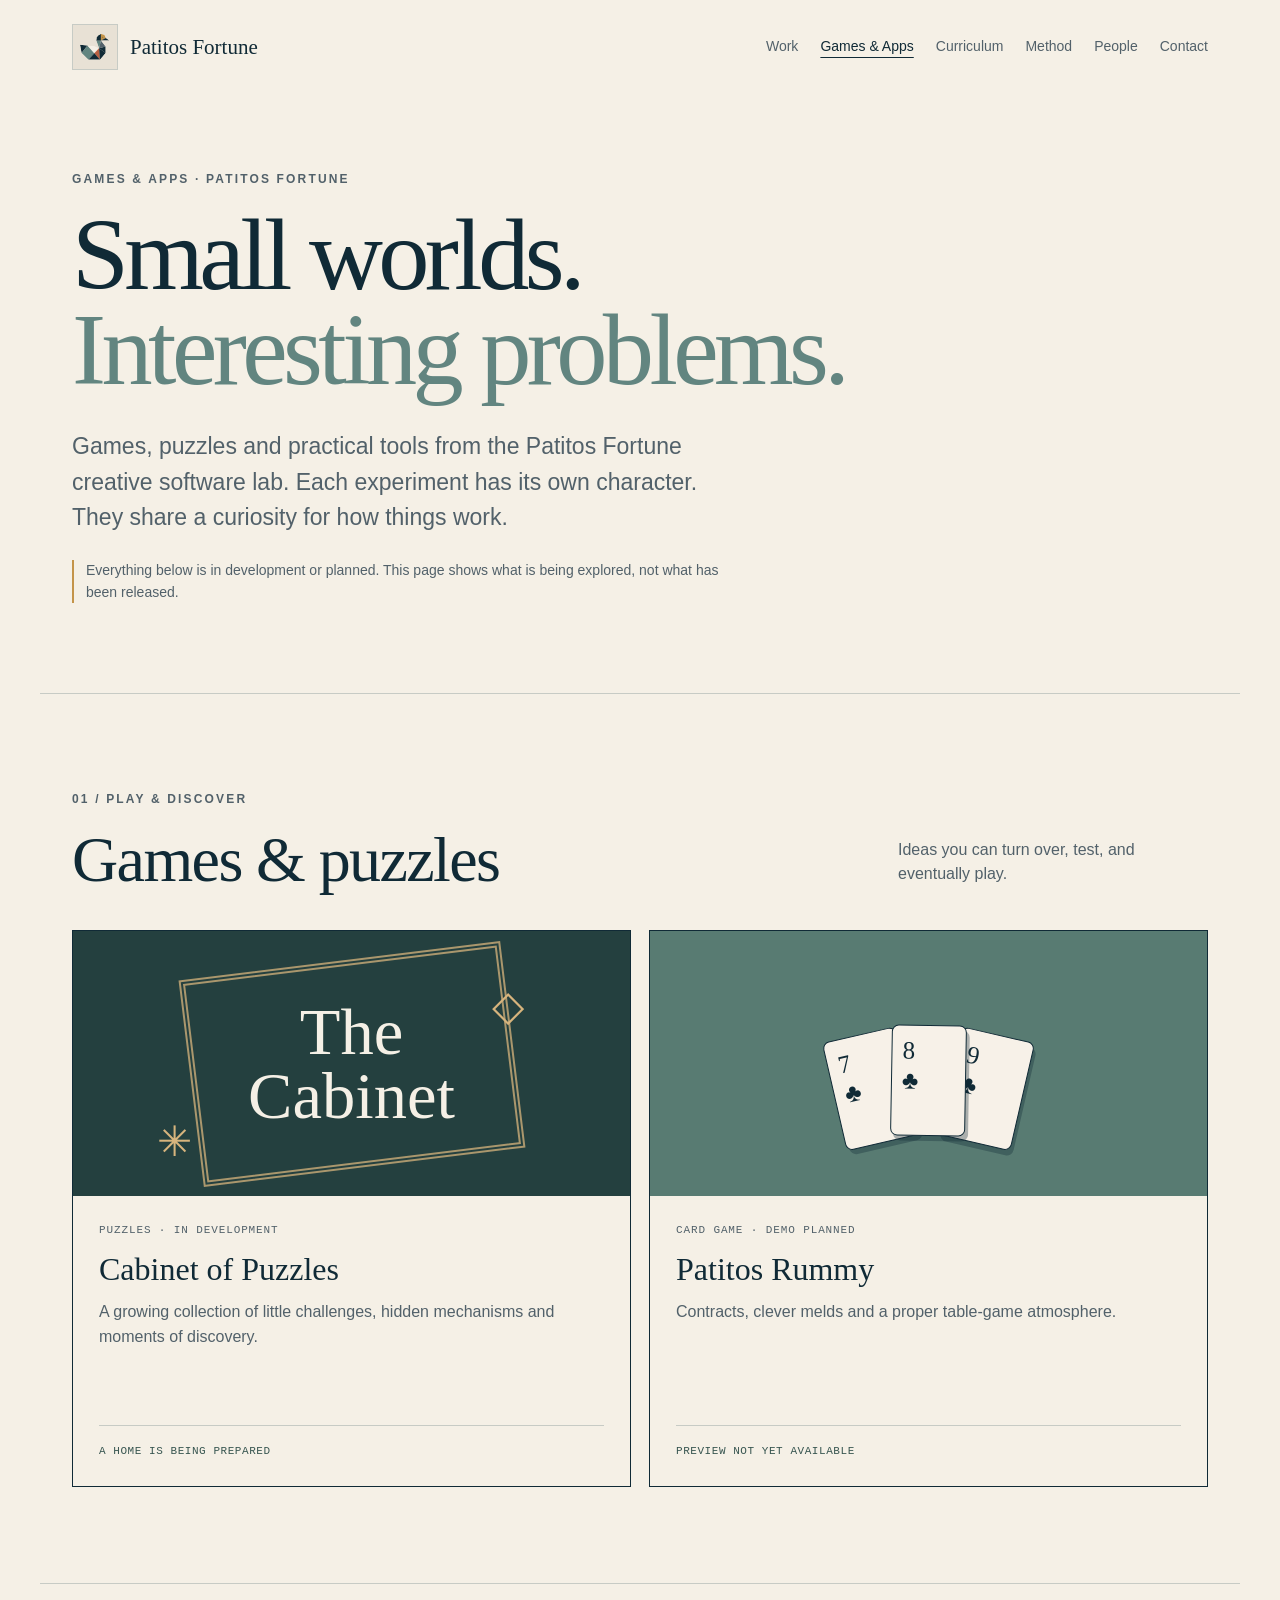
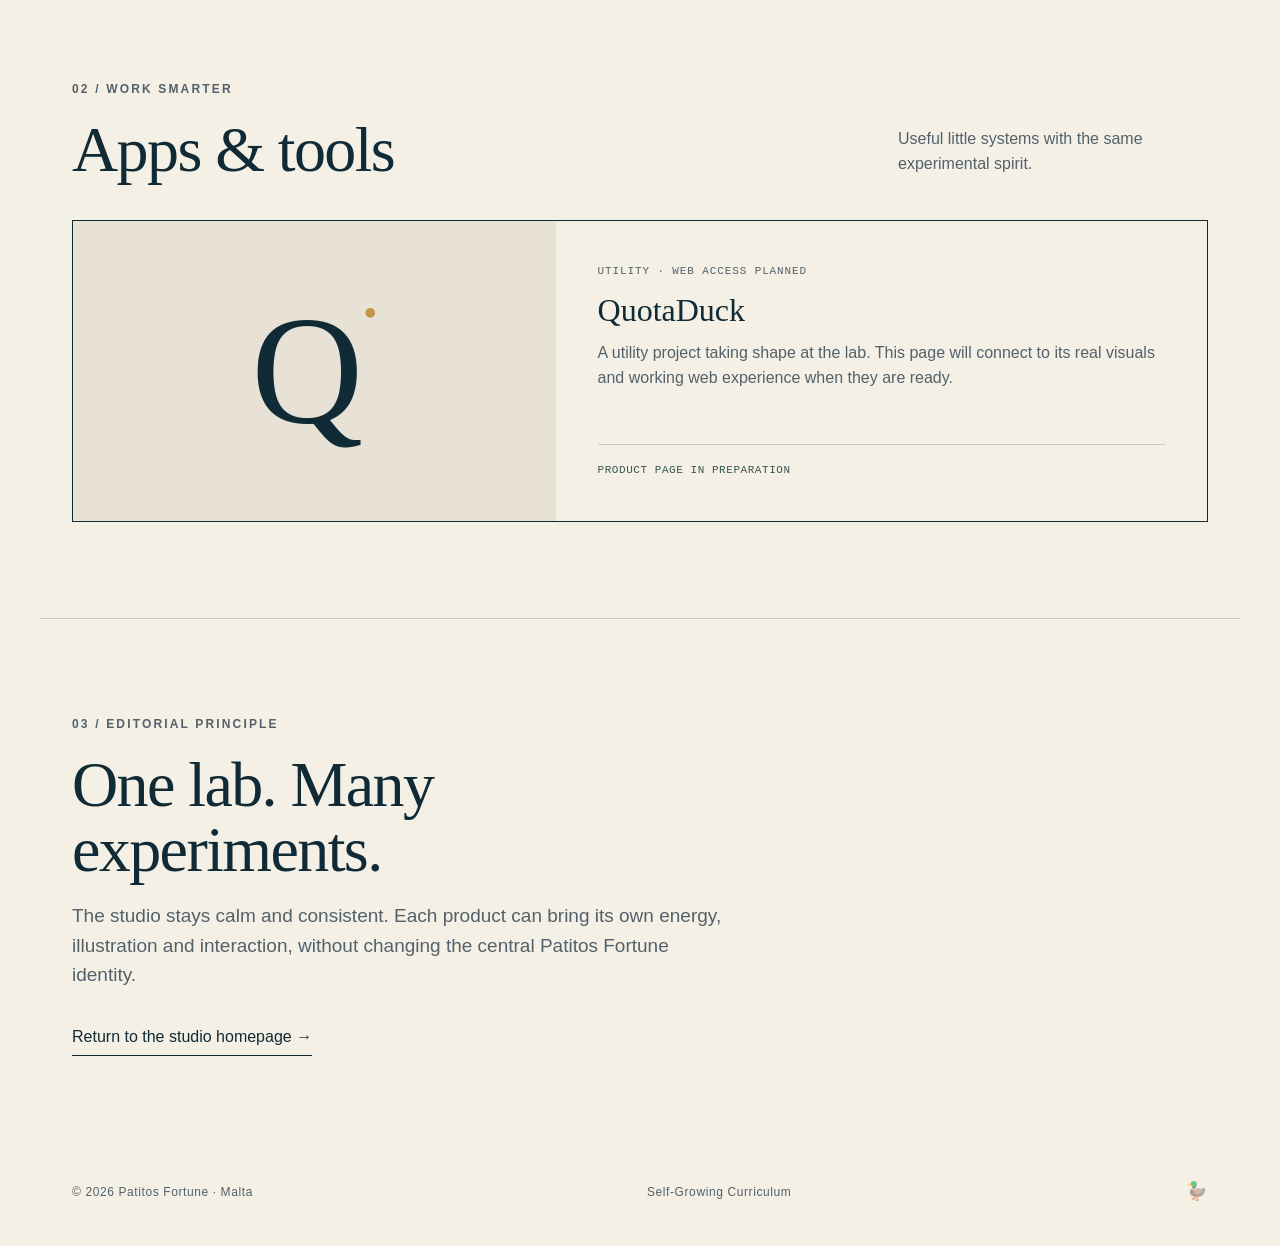
==== games/index.html @ ccf4e295 "Add Games & Apps preview, /games/ catalogue and curriculum visual panel (M1) Port the approved Compo" ====
<!DOCTYPE html>
<html lang="en">
<head>
    <meta charset="UTF-8">
    <meta name="viewport" content="width=device-width, initial-scale=1.0">
    <meta name="description" content="Games, puzzles and practical tools from the Patitos Fortune creative software lab.">
    <meta name="theme-color" content="#F5F0E6">

    <title>Games &amp; Apps — Patitos Fortune</title>

    <link rel="icon" href="../assets/geometric-duck.svg" type="image/svg+xml">
    <link rel="stylesheet" href="../style.css">
    <link rel="stylesheet" href="catalogue.css">
</head>

<body>
    <a class="skip-link" href="#main">Skip to content</a>

    <header class="site-header">
        <a class="brand" href="../" aria-label="Patitos Fortune home">
            <span class="brand-mark">
                <img src="../assets/geometric-duck.svg" alt="" width="48" height="48">
            </span>
            <span>Patitos Fortune</span>
        </a>

        <nav aria-label="Primary navigation">
            <a href="../#work">Work</a>
            <a href="./" aria-current="page">Games &amp; Apps</a>
            <a href="../#curriculum">Curriculum</a>
            <a href="../#method">Method</a>
            <a href="../#people">People</a>
            <a href="mailto:hello@patitosfortune.com">Contact</a>
        </nav>
    </header>

    <main id="main">
        <section class="catalogue-intro">
            <p class="eyebrow">Games &amp; apps · Patitos Fortune</p>
            <h1>Small worlds.<br><em>Interesting problems.</em></h1>
            <p class="lede">
                Games, puzzles and practical tools from the Patitos Fortune creative software lab.
                Each experiment has its own character. They share a curiosity for how things work.
            </p>
            <p class="caution">
                Everything below is in development or planned. This page shows what is being
                explored, not what has been released.
            </p>
        </section>

        <section class="section catalogue" id="games" aria-labelledby="games-heading">
            <div class="section-title">
                <div>
                    <p class="eyebrow">01 / Play &amp; discover</p>
                    <h2 id="games-heading">Games &amp; puzzles</h2>
                </div>
                <p>Ideas you can turn over, test, and eventually play.</p>
            </div>

            <div class="catalogue-grid">
                <article class="product">
                    <div class="art art-cabinet" aria-hidden="true">
                        <span class="ornament ornament-a">◇</span>
                        <span class="ornament ornament-b">✳</span>
                        <span class="art-word">The<br>Cabinet</span>
                    </div>
                    <div class="product-info">
                        <p class="meta">Puzzles · In development</p>
                        <h3>Cabinet of Puzzles</h3>
                        <p>A growing collection of little challenges, hidden mechanisms and moments of discovery.</p>
                        <span class="status">A home is being prepared</span>
                    </div>
                </article>

                <article class="product">
                    <div class="art art-rummy" aria-hidden="true">
                        <div class="playing-cards">
                            <span>7<br>♣</span>
                            <span>8<br>♣</span>
                            <span>9<br>♣</span>
                        </div>
                    </div>
                    <div class="product-info">
                        <p class="meta">Card game · Demo planned</p>
                        <h3>Patitos Rummy</h3>
                        <p>Contracts, clever melds and a proper table-game atmosphere.</p>
                        <span class="status">Preview not yet available</span>
                    </div>
                </article>
            </div>
        </section>

        <section class="section catalogue" id="tools" aria-labelledby="tools-heading">
            <div class="section-title">
                <div>
                    <p class="eyebrow">02 / Work smarter</p>
                    <h2 id="tools-heading">Apps &amp; tools</h2>
                </div>
                <p>Useful little systems with the same experimental spirit.</p>
            </div>

            <article class="tool-card">
                <div class="tool-art" aria-hidden="true">
                    <span>Q<span class="duck-dot">•</span></span>
                </div>
                <div class="tool-content">
                    <p class="meta">Utility · Web access planned</p>
                    <h3>QuotaDuck</h3>
                    <p>
                        A utility project taking shape at the lab. This page will connect to its
                        real visuals and working web experience when they are ready.
                    </p>
                    <span class="status">Product page in preparation</span>
                </div>
            </article>
        </section>

        <section class="section catalogue-notes">
            <p class="eyebrow">03 / Editorial principle</p>
            <h2>One lab. Many experiments.</h2>
            <p>
                The studio stays calm and consistent. Each product can bring its own energy,
                illustration and interaction, without changing the central Patitos Fortune identity.
            </p>
            <a href="../">Return to the studio homepage <span aria-hidden="true">→</span></a>
        </section>
    </main>

    <footer>
        <span>© 2026 Patitos Fortune · Malta</span>
        <a href="../#curriculum">Self-Growing Curriculum</a>
        <a class="hatch-link" href="../hatch/" aria-label="Visit the original Patitos Fortune launch page" title="The original hatchling">🦆</a>
    </footer>

    <!-- Cloudflare Web Analytics -->
    <script
        type="module"
        src="https://static.cloudflareinsights.com/beacon.min.js"
        data-cf-beacon='{"token": "70a8d113a5ee4e5bb79f6a483252250e"}'>
    </script>
    <!-- End Cloudflare Web Analytics -->
</body>
</html>
---- style.css ----
:root {
    --ink: #102A36;
    --paper: #F5F0E6;
    --sage: #628580;
    --mist: #AFBDB5;
    --ochre: #C49449;
    --rust: #BA6041;
    --slate: #52616A;
    --rule: #C7CBC5;
    --paper-deep: #E8E1D5;
}

* {
    box-sizing: border-box;
}

html {
    scroll-behavior: smooth;
}

body {
    margin: 0;
    background: var(--paper);
    color: var(--ink);
    font-family: "Segoe UI", Arial, Helvetica, sans-serif;
    line-height: 1.55;
}

a {
    color: inherit;
}

a:focus-visible {
    outline: 3px solid var(--rust);
    outline-offset: 4px;
}

.skip-link {
    position: absolute;
    top: -90px;
    left: 12px;
    z-index: 10;
    padding: 12px;
    background: var(--paper);
}

.skip-link:focus {
    top: 12px;
}

.site-header {
    max-width: 1200px;
    margin: 0 auto;
    padding: 24px 32px;
    display: flex;
    align-items: center;
    justify-content: space-between;
    gap: 24px;
}

.brand {
    display: inline-flex;
    align-items: center;
    gap: 12px;
    text-decoration: none;
    font-family: Georgia, "Times New Roman", serif;
    font-size: 21px;
}

.brand-mark {
    width: 46px;
    height: 46px;
    display: grid;
    place-items: center;
    background: var(--paper-deep);
    border: 1px solid var(--rule);
}

.brand img {
    width: 40px;
    height: 40px;
}

nav {
    display: flex;
    flex-wrap: wrap;
    justify-content: flex-end;
    gap: 22px;
}

nav a {
    text-decoration: none;
    color: var(--slate);
    font-size: 14px;
}

nav a:hover,
nav a:focus-visible,
nav a[aria-current="page"] {
    color: var(--ink);
}

nav a[aria-current="page"] {
    text-decoration: underline;
    text-decoration-thickness: 1px;
    text-underline-offset: 6px;
}

main {
    overflow: hidden;
}

.hero {
    max-width: 1200px;
    min-height: 70vh;
    margin: 0 auto;
    padding: 76px 32px 110px;
    display: grid;
    grid-template-columns: minmax(0, 1.15fr) minmax(300px, 0.85fr);
    align-items: center;
    gap: 64px;
}

.eyebrow {
    margin: 0 0 18px;
    color: var(--slate);
    font-size: 12px;
    font-weight: 600;
    letter-spacing: 0.18em;
    text-transform: uppercase;
}

h1,
h2,
h3 {
    font-family: Georgia, "Times New Roman", serif;
    font-weight: 400;
}

h1 {
    max-width: 780px;
    margin: 0;
    font-size: clamp(58px, 8vw, 108px);
    line-height: 0.93;
    letter-spacing: -0.045em;
}

.lede {
    max-width: 660px;
    margin: 32px 0 0;
    color: var(--slate);
    font-size: clamp(18px, 2vw, 23px);
}

.hero-actions {
    margin-top: 38px;
    display: flex;
    flex-wrap: wrap;
    gap: 12px;
}

.button {
    min-height: 48px;
    padding: 13px 18px;
    display: inline-flex;
    align-items: center;
    justify-content: center;
    border: 1px solid var(--ink);
    text-decoration: none;
    font-size: 14px;
    transition: transform 140ms ease, background 140ms ease;
}

.button:hover,
.button:focus-visible {
    transform: translateY(-2px);
}

.button.primary {
    background: var(--ink);
    color: var(--paper);
}

.button.secondary {
    background: transparent;
}

.hero-mark {
    justify-self: end;
    width: min(100%, 420px);
    padding: clamp(26px, 4vw, 48px);
    display: grid;
    place-items: center;
    aspect-ratio: 1 / 1;
    border: 1px solid var(--ink);
    background: var(--paper-deep);
    position: relative;
    box-shadow: 14px 14px 0 rgba(16, 42, 54, 0.04);
}

.hero-mark::before,
.hero-mark::after {
    content: "";
    position: absolute;
    background: var(--ochre);
}

.hero-mark::before {
    width: 42px;
    height: 2px;
    top: -1px;
    left: 24px;
}

.hero-mark::after {
    width: 2px;
    height: 42px;
    top: 24px;
    right: -1px;
}

.hero-mark img {
    width: 100%;
    height: auto;
    display: block;
}

.section {
    max-width: 1200px;
    margin: 0 auto;
    padding: 96px 32px;
    border-top: 1px solid var(--rule);
    position: relative;
}

.section-branded {
    isolation: isolate;
}

.section-branded > *:not(.section-stamp) {
    position: relative;
    z-index: 1;
}

.section-stamp {
    position: absolute;
    z-index: 0;
    width: clamp(220px, 28vw, 360px);
    height: auto;
    right: -80px;
    top: 34px;
    opacity: 0.065;
    pointer-events: none;
    transform: rotate(7deg);
    filter: grayscale(1);
}

.section-stamp-left {
    right: auto;
    left: -110px;
    top: 46px;
    transform: rotate(-9deg);
}

.section-heading {
    max-width: 760px;
    margin-bottom: 48px;
}

.section-heading h2,
.contact-band h2 {
    margin: 0;
    font-size: clamp(38px, 5vw, 64px);
    line-height: 1.02;
    letter-spacing: -0.025em;
}

.section-heading > p:last-child {
    max-width: 660px;
    margin: 22px 0 0;
    color: var(--slate);
    font-size: 18px;
}

.project-grid {
    display: grid;
    grid-template-columns: repeat(2, minmax(0, 1fr));
    border-top: 1px solid var(--ink);
    border-left: 1px solid var(--ink);
    background: rgba(245, 240, 230, 0.84);
}

.project-card {
    min-height: 280px;
    padding: 28px;
    display: flex;
    flex-direction: column;
    border-right: 1px solid var(--ink);
    border-bottom: 1px solid var(--ink);
    backdrop-filter: blur(1px);
}

.project-index,
.project-tag {
    color: var(--slate);
    font-family: Consolas, "Liberation Mono", monospace;
    font-size: 12px;
}

.project-card h3 {
    margin: 42px 0 12px;
    font-size: 30px;
}

.project-card p {
    max-width: 470px;
    margin: 0;
    color: var(--slate);
}

.project-tag {
    margin-top: auto;
    padding-top: 28px;
    text-transform: uppercase;
    letter-spacing: 0.08em;
}

.method {
    position: relative;
}

.method::after {
    content: "";
    position: absolute;
    width: 220px;
    height: 220px;
    right: -90px;
    bottom: 26px;
    border: 1px solid var(--mist);
    border-radius: 50%;
    opacity: 0.55;
}

.method-layout {
    display: grid;
    grid-template-columns: 1.1fr 0.9fr;
    gap: 80px;
}

.method-lede {
    margin: 0;
    font-family: Georgia, "Times New Roman", serif;
    font-size: clamp(24px, 3vw, 36px);
    line-height: 1.3;
}

.method-notes {
    border-top: 1px solid var(--ink);
    background: rgba(245, 240, 230, 0.78);
}

.method-notes div {
    padding: 18px 0;
    display: grid;
    grid-template-columns: 48px 1fr;
    gap: 14px;
    border-bottom: 1px solid var(--rule);
}

.method-notes span {
    font-family: Consolas, "Liberation Mono", monospace;
    color: var(--ochre);
    font-size: 12px;
}

.method-notes p {
    margin: 0;
}

.people-grid {
    display: grid;
    grid-template-columns: repeat(2, minmax(0, 1fr));
    gap: 24px;
}

.people-grid article {
    padding: 28px 0;
    border-top: 1px solid var(--ink);
    background: rgba(245, 240, 230, 0.72);
}

.people-grid h3 {
    margin: 0 0 8px;
    font-size: 34px;
}

.people-grid p {
    margin: 0;
    color: var(--slate);
}

.contact-band {
    max-width: 1200px;
    margin: 0 auto 72px;
    padding: 72px 32px;
    background: var(--ink);
    color: var(--paper);
    position: relative;
}

.contact-band::after {
    content: "PF / LAB";
    position: absolute;
    right: 28px;
    bottom: 20px;
    color: rgba(245, 240, 230, 0.12);
    font-family: Consolas, "Liberation Mono", monospace;
    font-size: 12px;
    letter-spacing: 0.18em;
}

.contact-band .eyebrow {
    color: var(--mist);
}

.contact-band a {
    display: inline-block;
    margin-top: 28px;
    color: var(--ochre);
    font-family: Georgia, "Times New Roman", serif;
    font-size: clamp(22px, 3vw, 34px);
    text-decoration-thickness: 1px;
    text-underline-offset: 6px;
}

footer {
    max-width: 1200px;
    margin: 0 auto;
    padding: 26px 32px 40px;
    display: flex;
    align-items: center;
    justify-content: space-between;
    gap: 18px;
    color: var(--slate);
    font-size: 12px;
    letter-spacing: 0.05em;
}

.hatch-link {
    text-decoration: none;
    font-size: 18px;
    opacity: 0.55;
    transition: opacity 140ms ease, transform 140ms ease;
}

.hatch-link:hover,
.hatch-link:focus-visible {
    opacity: 1;
    transform: rotate(-6deg) translateY(-1px);
}

@media (max-width: 820px) {
    .site-header {
        align-items: flex-start;
        padding: 20px;
    }

    nav {
        gap: 12px 16px;
    }

    .hero {
        min-height: auto;
        padding: 58px 20px 80px;
        grid-template-columns: 1fr;
        gap: 50px;
    }

    .hero-mark {
        justify-self: stretch;
        max-width: 420px;
    }

    .section {
        padding: 72px 20px;
    }

    .project-grid,
    .people-grid,
    .method-layout {
        grid-template-columns: 1fr;
    }

    .method-layout {
        gap: 44px;
    }

    .section-stamp {
        width: 230px;
        right: -105px;
        top: 30px;
    }

    .section-stamp-left {
        left: -115px;
        right: auto;
    }

    .contact-band {
        margin-bottom: 44px;
        padding: 56px 20px;
    }

    footer {
        padding: 22px 20px 34px;
    }
}

@media (max-width: 560px) {
    .site-header {
        flex-direction: column;
    }

    nav {
        width: 100%;
        justify-content: flex-start;
    }

    h1 {
        font-size: clamp(52px, 18vw, 76px);
    }

    .button {
        width: 100%;
    }

    .project-card {
        min-height: 250px;
    }
}

@media (prefers-reduced-motion: reduce) {
    html {
        scroll-behavior: auto;
    }

    *,
    *::before,
    *::after {
        transition-duration: 0.01ms !important;
    }
}

/* Games & Apps homepage preview */
.product-feature {
    padding-top: 86px;
    padding-bottom: 90px;
}

.feature-grid {
    display: grid;
    grid-template-columns: repeat(2, minmax(0, 1fr));
    gap: 20px;
}

.feature-card {
    min-width: 0;
    display: flex;
    flex-direction: column;
    border: 1px solid var(--ink);
    background: var(--paper);
    color: var(--ink);
    text-decoration: none;
    transition: transform 150ms ease, box-shadow 150ms ease;
}

.feature-card:hover,
.feature-card:focus-visible {
    transform: translateY(-3px);
    box-shadow: 6px 6px 0 rgba(16, 42, 54, 0.12);
}

.feature-art {
    position: relative;
    min-height: 250px;
    display: flex;
    align-items: center;
    justify-content: center;
    overflow: hidden;
}

.feature-art-cabinet {
    background: #24403F;
    color: var(--paper);
}

.feature-art-cabinet::before {
    content: "";
    position: absolute;
    width: 52%;
    height: 72%;
    border: 6px double #D7B47D;
    transform: rotate(-7deg);
    opacity: 0.8;
}

.cabinet-lettering {
    position: relative;
    font-family: Georgia, serif;
    font-size: clamp(40px, 5vw, 66px);
    line-height: 0.95;
    text-align: center;
}

.cabinet-decoration {
    position: absolute;
    top: 16px;
    right: 26px;
    color: #D7B47D;
    font-size: 38px;
}

.feature-art-quota {
    flex-direction: column;
    background: var(--paper-deep);
}

.quota-mark {
    font-family: Georgia, serif;
    font-size: 146px;
    line-height: 1;
}

.quota-mark span {
    color: var(--ochre);
}

.quota-caption {
    color: var(--slate);
    font-family: Consolas, "Liberation Mono", monospace;
    font-size: 11px;
    letter-spacing: 0.05em;
    text-transform: uppercase;
}

.feature-body {
    padding: 26px;
    flex: 1;
    display: flex;
    flex-direction: column;
}

.feature-meta {
    color: var(--slate);
    font-family: Consolas, "Liberation Mono", monospace;
    font-size: 11px;
    letter-spacing: 0.1em;
    text-transform: uppercase;
}

.feature-body h3 {
    margin: 14px 0 10px;
    font-size: 32px;
}

.feature-body p {
    margin: 0 0 26px;
    color: var(--slate);
}

.feature-action {
    margin-top: auto;
    padding-top: 16px;
    border-top: 1px solid var(--rule);
    font-size: 13px;
    font-weight: 600;
}

.feature-footer {
    margin-top: 24px;
    display: flex;
    align-items: center;
    justify-content: space-between;
    gap: 28px;
}

.feature-footer p {
    max-width: 600px;
    margin: 0;
    color: var(--slate);
    font-size: 14px;
}

/* Self-Growing Curriculum visual panel */
.curriculum-layout {
    display: grid;
    grid-template-columns: minmax(0, 1.15fr) minmax(0, 0.85fr);
    gap: 36px 64px;
    align-items: start;
}

.curriculum-layout > div:first-child {
    grid-column: 1;
    grid-row: 1;
}

.curriculum-art {
    grid-column: 2;
    grid-row: 1;
    min-height: 460px;
    padding: 28px 32px;
    display: flex;
    flex-direction: column;
    position: relative;
    overflow: hidden;
    border: 1px solid var(--ink);
    background: var(--paper-deep);
}

.curriculum-art-header {
    display: flex;
    align-items: flex-start;
    justify-content: space-between;
    gap: 12px;
}

.curriculum-overline {
    color: var(--slate);
    font-family: Consolas, "Liberation Mono", monospace;
    font-size: 12px;
    letter-spacing: 0.07em;
    text-transform: uppercase;
}

.curriculum-leaf {
    color: var(--sage);
    font-family: Georgia, serif;
    font-size: 30px;
}

.curriculum-motif {
    width: min(78%, 240px);
    height: 180px;
    margin: 34px auto 28px;
    position: relative;
}

.motif-page {
    position: absolute;
    top: 5px;
    left: calc(50% - 59px);
    display: block;
    width: 118px;
    height: 150px;
    border: 1px solid var(--ink);
    background: var(--paper);
}

.page-back {
    background: var(--mist);
    transform: rotate(-17deg) translate(-20px, 4px);
}

.page-middle {
    background: #D5DBD0;
    transform: rotate(11deg) translate(22px, 2px);
}

.page-front {
    padding: 30px 17px;
    transform: rotate(-2deg);
}

.motif-rule {
    display: block;
    height: 3px;
    margin-bottom: 13px;
    background: var(--sage);
    opacity: 0.7;
}

.motif-rule.short {
    width: 56%;
}

.motif-seed {
    display: block;
    padding-top: 2px;
    color: var(--rust);
    font-size: 34px;
    text-align: center;
}

.curriculum-art-title {
    margin: 0 0 14px;
    font-family: Georgia, "Times New Roman", serif;
    font-size: clamp(29px, 3vw, 40px);
    line-height: 1.12;
}

.curriculum-art-subtitle {
    max-width: 340px;
    margin: 0;
    color: var(--slate);
    font-size: 14px;
    line-height: 1.65;
}

.curriculum-layout .method-notes {
    grid-column: 1 / -1;
    grid-row: 2;
    display: grid;
    grid-template-columns: repeat(3, minmax(0, 1fr));
    gap: 22px;
    border-top: 1px solid var(--ink);
    background: transparent;
}

.curriculum-layout .method-notes > div {
    grid-template-columns: 28px 1fr;
    align-content: start;
}

@media (max-width: 820px) {
    .feature-art {
        min-height: 210px;
    }

    .feature-footer {
        flex-direction: column;
        align-items: flex-start;
    }

    .curriculum-layout {
        grid-template-columns: 1fr;
        gap: 38px;
    }

    .curriculum-layout > div:first-child,
    .curriculum-art,
    .curriculum-layout .method-notes {
        grid-column: 1;
        grid-row: auto;
    }

    .curriculum-art {
        min-height: 370px;
    }

    .curriculum-layout .method-notes {
        grid-template-columns: 1fr;
        gap: 0;
    }

    .curriculum-layout .method-notes > div {
        padding: 16px 0;
    }
}

@media (max-width: 560px) {
    .feature-grid {
        grid-template-columns: 1fr;
    }

    .feature-art {
        min-height: 230px;
    }

    .feature-footer .button {
        width: 100%;
    }

    .product-feature {
        padding-top: 72px;
        padding-bottom: 72px;
    }

    .curriculum-art {
        min-height: 390px;
        padding: 24px;
    }
}
---- games/catalogue.css ----
/* Games & Apps catalogue. Shared tokens, header, buttons and footer come from ../style.css. */

h1 em {
    color: var(--sage);
    font-style: normal;
}

.catalogue-intro {
    max-width: 1200px;
    margin: 0 auto;
    padding: 76px 32px 90px;
}

.caution {
    max-width: 650px;
    margin: 24px 0 0;
    padding-left: 12px;
    border-left: 2px solid var(--ochre);
    color: var(--slate);
    font-size: 14px;
}

.section-title {
    margin-bottom: 38px;
    display: flex;
    align-items: flex-end;
    justify-content: space-between;
    gap: 36px;
}

.section-title h2,
.catalogue-notes h2 {
    margin: 0;
    font-size: clamp(38px, 5vw, 64px);
    line-height: 1.02;
    letter-spacing: -0.025em;
}

.section-title > p {
    max-width: 310px;
    margin: 0 0 5px;
    color: var(--slate);
}

.catalogue-grid {
    display: grid;
    grid-template-columns: repeat(2, minmax(0, 1fr));
    gap: 18px;
}

.product,
.tool-card {
    min-width: 0;
    border: 1px solid var(--ink);
}

.art {
    height: 265px;
    position: relative;
    display: flex;
    align-items: center;
    justify-content: center;
    overflow: hidden;
}

.art-cabinet {
    background: #24403F;
    color: var(--paper);
}

.art-cabinet::before {
    content: "";
    position: absolute;
    width: 56%;
    height: 74%;
    border: 6px double #D7B47D;
    transform: rotate(-7deg);
    opacity: 0.75;
}

.art-word {
    z-index: 1;
    font-family: Georgia, serif;
    font-size: clamp(48px, 5.2vw, 72px);
    line-height: 0.95;
    text-align: center;
}

.ornament {
    position: absolute;
    color: #D7B47D;
    font-family: Georgia, serif;
    font-size: 42px;
}

.ornament-a {
    top: 16%;
    right: 19%;
}

.ornament-b {
    bottom: 8%;
    left: 15%;
}

.art-rummy {
    background: #587B72;
}

.playing-cards {
    padding-top: 34px;
    display: flex;
    align-items: center;
    justify-content: center;
}

.playing-cards span {
    width: 75px;
    height: 111px;
    padding: 10px;
    border: 1px solid var(--ink);
    border-radius: 7px;
    background: #F7F1E8;
    box-shadow: 3px 5px 0 rgba(16, 42, 54, 0.33);
    color: var(--ink);
    font-family: Georgia, serif;
    font-size: 25px;
    line-height: 1.2;
}

.playing-cards span:nth-child(1) {
    transform: rotate(-13deg) translate(15px, 12px);
}

.playing-cards span:nth-child(2) {
    z-index: 1;
    transform: rotate(1deg);
}

.playing-cards span:nth-child(3) {
    transform: rotate(13deg) translate(-15px, 12px);
}

.product-info {
    min-height: 290px;
    padding: 26px;
    display: flex;
    flex-direction: column;
}

.meta,
.status {
    font-family: Consolas, "Liberation Mono", monospace;
    text-transform: uppercase;
}

.meta {
    margin: 0 0 13px;
    color: var(--slate);
    font-size: 11px;
    letter-spacing: 0.08em;
}

.product-info h3,
.tool-content h3 {
    margin: 0 0 13px;
    font-size: 32px;
    line-height: 1.1;
}

.product-info > p:not(.meta),
.tool-content > p:not(.meta) {
    margin: 0 0 27px;
    color: var(--slate);
}

.status {
    margin-top: auto;
    padding-top: 17px;
    display: block;
    border-top: 1px solid var(--rule);
    color: #36544F;
    font-size: 11px;
    letter-spacing: 0.05em;
}

.tool-card {
    display: grid;
    grid-template-columns: 1fr 1.35fr;
}

.tool-art {
    min-height: 300px;
    display: flex;
    align-items: center;
    justify-content: center;
    background: var(--paper-deep);
}

.tool-art > span {
    color: var(--ink);
    font-family: Georgia, serif;
    font-size: 155px;
    line-height: 1;
}

.duck-dot {
    color: var(--ochre);
    font-size: 40px;
    vertical-align: top;
}

.tool-content {
    padding: 42px;
    display: flex;
    flex-direction: column;
}

.catalogue-notes h2 {
    max-width: 650px;
}

.catalogue-notes p:not(.eyebrow) {
    max-width: 650px;
    color: var(--slate);
    font-size: 19px;
}

.catalogue-notes a {
    margin-top: 16px;
    padding-bottom: 6px;
    display: inline-block;
    border-bottom: 1px solid var(--ink);
    text-decoration: none;
}

footer a:not(.hatch-link) {
    text-decoration: none;
}

footer a:not(.hatch-link):hover {
    text-decoration: underline;
}

@media (max-width: 820px) {
    .catalogue-intro {
        padding: 58px 20px 64px;
    }

    .section-title {
        flex-direction: column;
        align-items: flex-start;
        gap: 12px;
    }

    .art {
        height: 250px;
    }
}

@media (max-width: 600px) {
    .catalogue-grid {
        grid-template-columns: 1fr;
    }

    .product-info {
        min-height: 245px;
    }

    .tool-card {
        grid-template-columns: 1fr;
    }

    .tool-art {
        min-height: 205px;
    }

    .tool-art > span {
        font-size: 110px;
    }

    .tool-content {
        padding: 26px;
    }

    .section-title {
        margin-bottom: 26px;
    }

    footer {
        flex-wrap: wrap;
    }
}
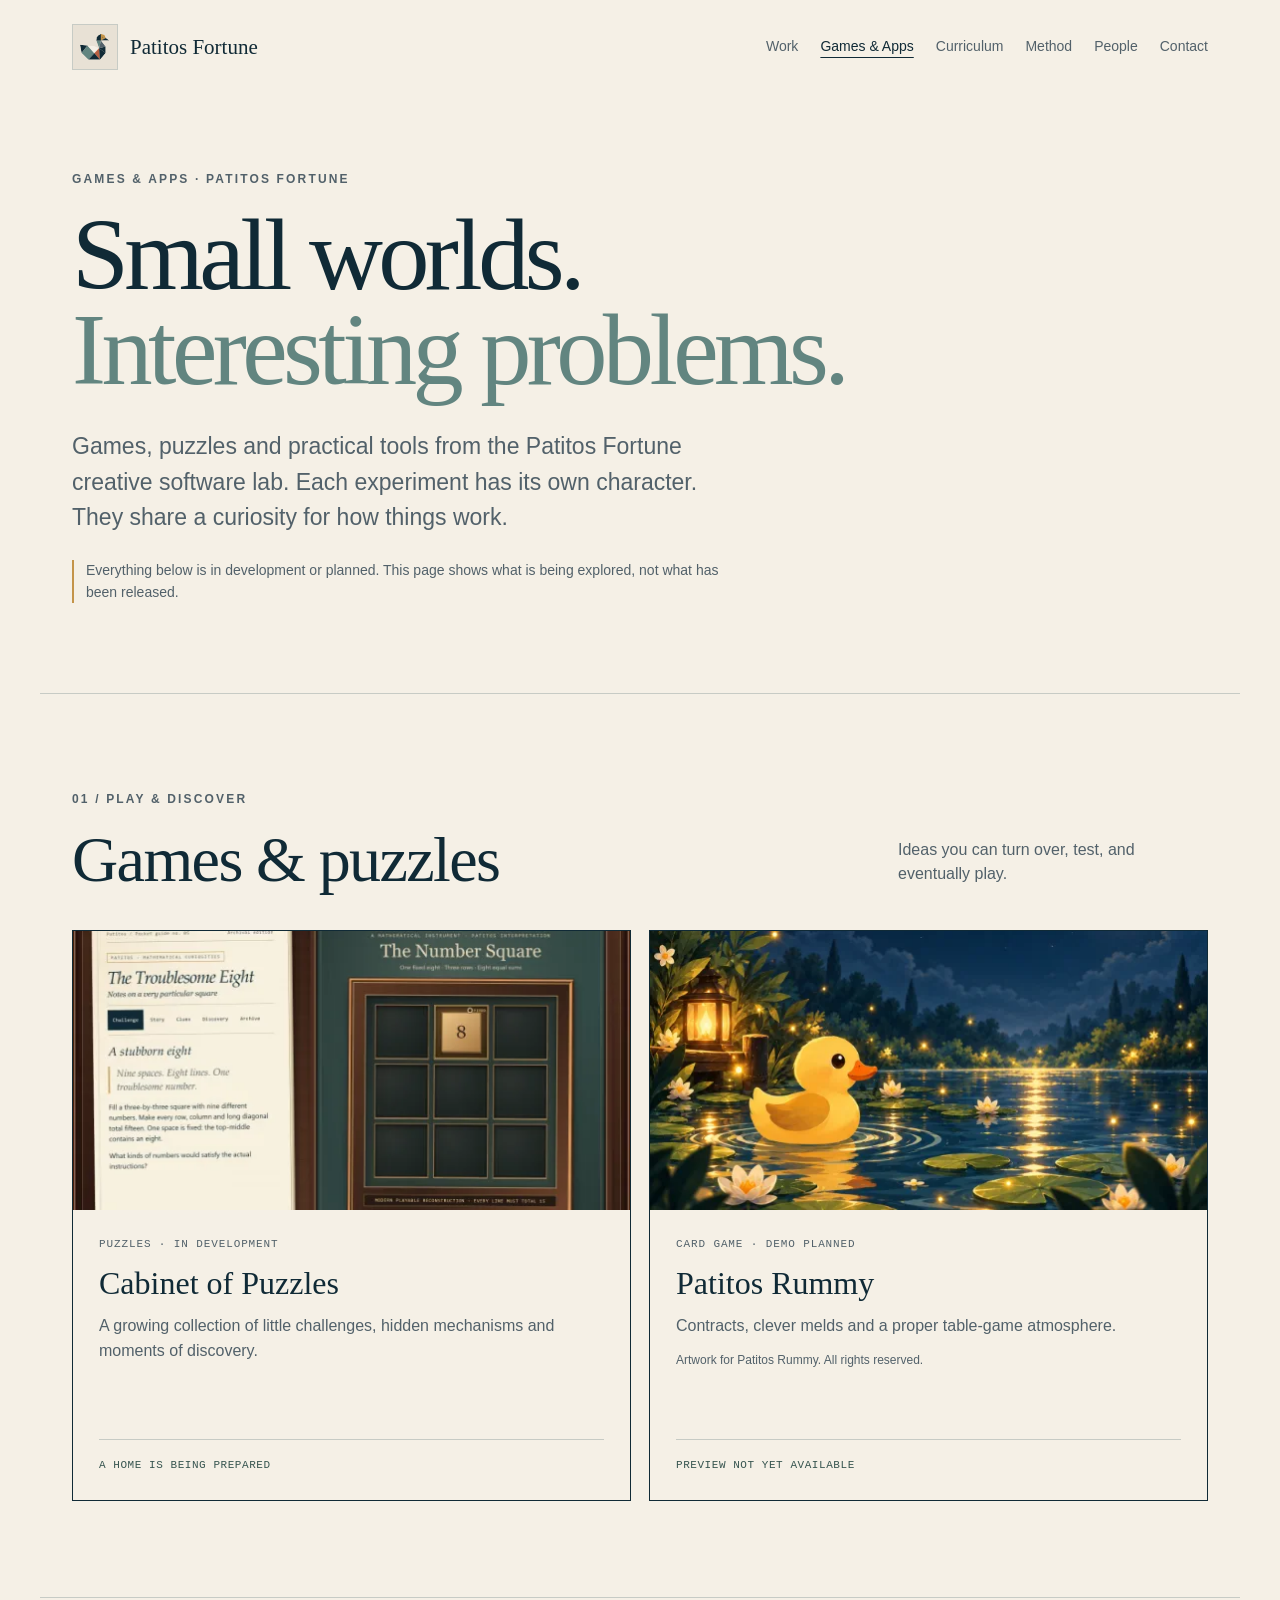
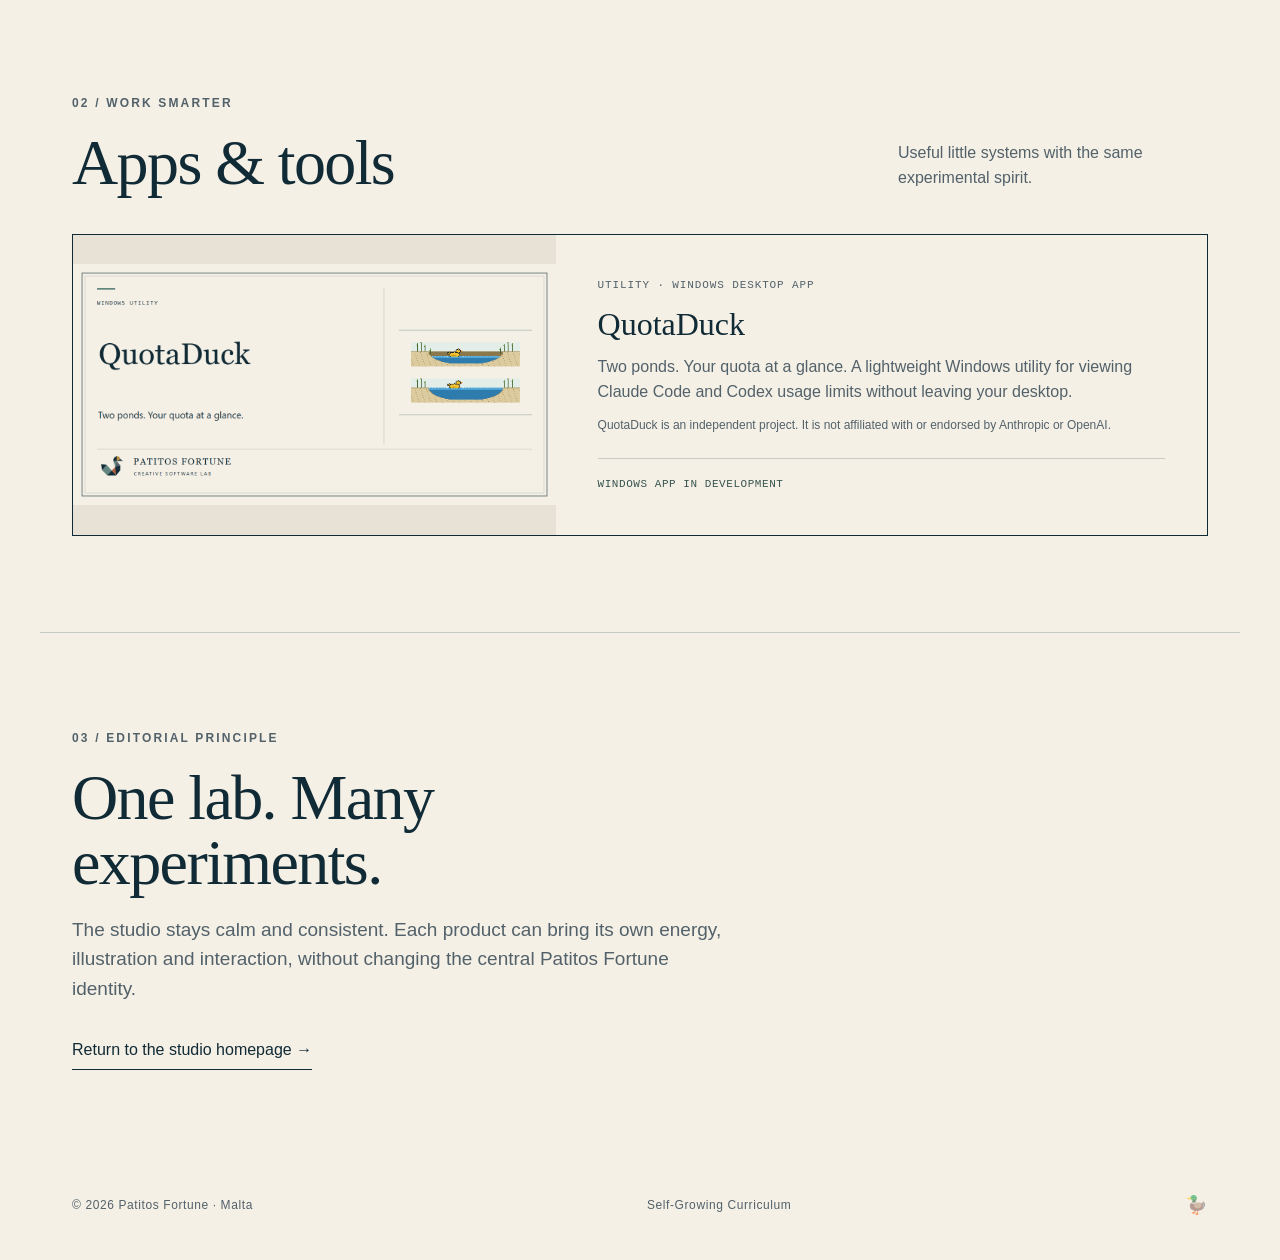
==== commit 30dcc767: "M2-B: project artwork on Games & Apps cards, Windows-specific QuotaDuck wording - Replace the CSS pl" ====
--- a/games/index.html
+++ b/games/index.html
@@ -59,10 +59,12 @@
 
             <div class="catalogue-grid">
                 <article class="product">
-                    <div class="art art-cabinet" aria-hidden="true">
-                        <span class="ornament ornament-a">◇</span>
-                        <span class="ornament ornament-b">✳</span>
-                        <span class="art-word">The<br>Cabinet</span>
+                    <div class="art">
+                        <img src="../assets/projects/cabinet-of-puzzles/cabinet-booklet-board-560x280.webp"
+                             srcset="../assets/projects/cabinet-of-puzzles/cabinet-booklet-board-560x280.webp 560w, ../assets/projects/cabinet-of-puzzles/cabinet-booklet-board-1120x560.webp 1120w"
+                             sizes="(max-width: 600px) 100vw, (max-width: 1200px) 50vw, 560px"
+                             width="1120" height="560" loading="lazy" decoding="async"
+                             alt="Concept illustration of an antique-style puzzle booklet beside a three-by-three number board.">
                     </div>
                     <div class="product-info">
                         <p class="meta">Puzzles · In development</p>
@@ -73,17 +75,18 @@
                 </article>
 
                 <article class="product">
-                    <div class="art art-rummy" aria-hidden="true">
-                        <div class="playing-cards">
-                            <span>7<br>♣</span>
-                            <span>8<br>♣</span>
-                            <span>9<br>♣</span>
-                        </div>
+                    <div class="art">
+                        <img src="../assets/projects/patitos-rummy/rummy-welcome-duck-560x280.webp"
+                             srcset="../assets/projects/patitos-rummy/rummy-welcome-duck-560x280.webp 560w, ../assets/projects/patitos-rummy/rummy-welcome-duck-1120x560.webp 1120w"
+                             sizes="(max-width: 600px) 100vw, (max-width: 1200px) 50vw, 560px"
+                             width="1120" height="560" loading="lazy" decoding="async"
+                             alt="Illustration of a golden duck on a moonlit pond beside a glowing lantern and water lilies.">
                     </div>
                     <div class="product-info">
                         <p class="meta">Card game · Demo planned</p>
                         <h3>Patitos Rummy</h3>
                         <p>Contracts, clever melds and a proper table-game atmosphere.</p>
+                        <p class="art-credit">Artwork for Patitos Rummy. All rights reserved.</p>
                         <span class="status">Preview not yet available</span>
                     </div>
                 </article>
@@ -100,17 +103,19 @@
             </div>
 
             <article class="tool-card">
-                <div class="tool-art" aria-hidden="true">
-                    <span>Q<span class="duck-dot">•</span></span>
+                <div class="tool-art">
+                    <img src="../assets/projects/quotaduck/quotaduck-social.png"
+                         width="1280" height="640" loading="lazy" decoding="async" alt="">
                 </div>
                 <div class="tool-content">
-                    <p class="meta">Utility · Web access planned</p>
+                    <p class="meta">Utility · Windows desktop app</p>
                     <h3>QuotaDuck</h3>
                     <p>
-                        A utility project taking shape at the lab. This page will connect to its
-                        real visuals and working web experience when they are ready.
+                        Two ponds. Your quota at a glance. A lightweight Windows utility for viewing
+                        Claude Code and Codex usage limits without leaving your desktop.
                     </p>
-                    <span class="status">Product page in preparation</span>
+                    <p class="art-credit">QuotaDuck is an independent project. It is not affiliated with or endorsed by Anthropic or OpenAI.</p>
+                    <span class="status">Windows app in development</span>
                 </div>
             </article>
         </section>
--- a/style.css
+++ b/style.css
@@ -582,65 +582,16 @@
 
 .feature-art {
     position: relative;
-    min-height: 250px;
-    display: flex;
-    align-items: center;
-    justify-content: center;
+    aspect-ratio: 2 / 1;
     overflow: hidden;
-}
-
-.feature-art-cabinet {
-    background: #24403F;
-    color: var(--paper);
-}
-
-.feature-art-cabinet::before {
-    content: "";
-    position: absolute;
-    width: 52%;
-    height: 72%;
-    border: 6px double #D7B47D;
-    transform: rotate(-7deg);
-    opacity: 0.8;
-}
-
-.cabinet-lettering {
-    position: relative;
-    font-family: Georgia, serif;
-    font-size: clamp(40px, 5vw, 66px);
-    line-height: 0.95;
-    text-align: center;
-}
-
-.cabinet-decoration {
-    position: absolute;
-    top: 16px;
-    right: 26px;
-    color: #D7B47D;
-    font-size: 38px;
-}
-
-.feature-art-quota {
-    flex-direction: column;
     background: var(--paper-deep);
 }
 
-.quota-mark {
-    font-family: Georgia, serif;
-    font-size: 146px;
-    line-height: 1;
-}
-
-.quota-mark span {
-    color: var(--ochre);
-}
-
-.quota-caption {
-    color: var(--slate);
-    font-family: Consolas, "Liberation Mono", monospace;
-    font-size: 11px;
-    letter-spacing: 0.05em;
-    text-transform: uppercase;
+.feature-art img {
+    display: block;
+    width: 100%;
+    height: 100%;
+    object-fit: cover;
 }
 
 .feature-body {
@@ -822,10 +773,6 @@
 }
 
 @media (max-width: 820px) {
-    .feature-art {
-        min-height: 210px;
-    }
-
     .feature-footer {
         flex-direction: column;
         align-items: flex-start;
@@ -862,10 +809,6 @@
         grid-template-columns: 1fr;
     }
 
-    .feature-art {
-        min-height: 230px;
-    }
-
     .feature-footer .button {
         width: 100%;
     }
--- a/games/catalogue.css
+++ b/games/catalogue.css
@@ -55,90 +55,17 @@
 }
 
 .art {
-    height: 265px;
     position: relative;
-    display: flex;
-    align-items: center;
-    justify-content: center;
+    aspect-ratio: 2 / 1;
     overflow: hidden;
-}
-
-.art-cabinet {
-    background: #24403F;
-    color: var(--paper);
-}
-
-.art-cabinet::before {
-    content: "";
-    position: absolute;
-    width: 56%;
-    height: 74%;
-    border: 6px double #D7B47D;
-    transform: rotate(-7deg);
-    opacity: 0.75;
-}
-
-.art-word {
-    z-index: 1;
-    font-family: Georgia, serif;
-    font-size: clamp(48px, 5.2vw, 72px);
-    line-height: 0.95;
-    text-align: center;
-}
-
-.ornament {
-    position: absolute;
-    color: #D7B47D;
-    font-family: Georgia, serif;
-    font-size: 42px;
-}
-
-.ornament-a {
-    top: 16%;
-    right: 19%;
-}
-
-.ornament-b {
-    bottom: 8%;
-    left: 15%;
-}
-
-.art-rummy {
-    background: #587B72;
-}
-
-.playing-cards {
-    padding-top: 34px;
-    display: flex;
-    align-items: center;
-    justify-content: center;
-}
-
-.playing-cards span {
-    width: 75px;
-    height: 111px;
-    padding: 10px;
-    border: 1px solid var(--ink);
-    border-radius: 7px;
-    background: #F7F1E8;
-    box-shadow: 3px 5px 0 rgba(16, 42, 54, 0.33);
-    color: var(--ink);
-    font-family: Georgia, serif;
-    font-size: 25px;
-    line-height: 1.2;
-}
-
-.playing-cards span:nth-child(1) {
-    transform: rotate(-13deg) translate(15px, 12px);
-}
-
-.playing-cards span:nth-child(2) {
-    z-index: 1;
-    transform: rotate(1deg);
-}
-
-.playing-cards span:nth-child(3) {
-    transform: rotate(13deg) translate(-15px, 12px);
+    background: var(--paper-deep);
+}
+
+.art img {
+    display: block;
+    width: 100%;
+    height: 100%;
+    object-fit: cover;
 }
 
 .product-info {
@@ -172,6 +99,14 @@
 .tool-content > p:not(.meta) {
     margin: 0 0 27px;
     color: var(--slate);
+}
+
+.product-info > p.art-credit,
+.tool-content > p.art-credit {
+    margin: -14px 0 22px;
+    color: var(--slate);
+    font-size: 12px;
+    line-height: 1.45;
 }
 
 .status {
@@ -197,17 +132,10 @@
     background: var(--paper-deep);
 }
 
-.tool-art > span {
-    color: var(--ink);
-    font-family: Georgia, serif;
-    font-size: 155px;
-    line-height: 1;
-}
-
-.duck-dot {
-    color: var(--ochre);
-    font-size: 40px;
-    vertical-align: top;
+.tool-art img {
+    display: block;
+    width: 100%;
+    height: auto;
 }
 
 .tool-content {
@@ -252,10 +180,6 @@
         align-items: flex-start;
         gap: 12px;
     }
-
-    .art {
-        height: 250px;
-    }
 }
 
 @media (max-width: 600px) {
@@ -272,11 +196,7 @@
     }
 
     .tool-art {
-        min-height: 205px;
-    }
-
-    .tool-art > span {
-        font-size: 110px;
+        min-height: 0;
     }
 
     .tool-content {
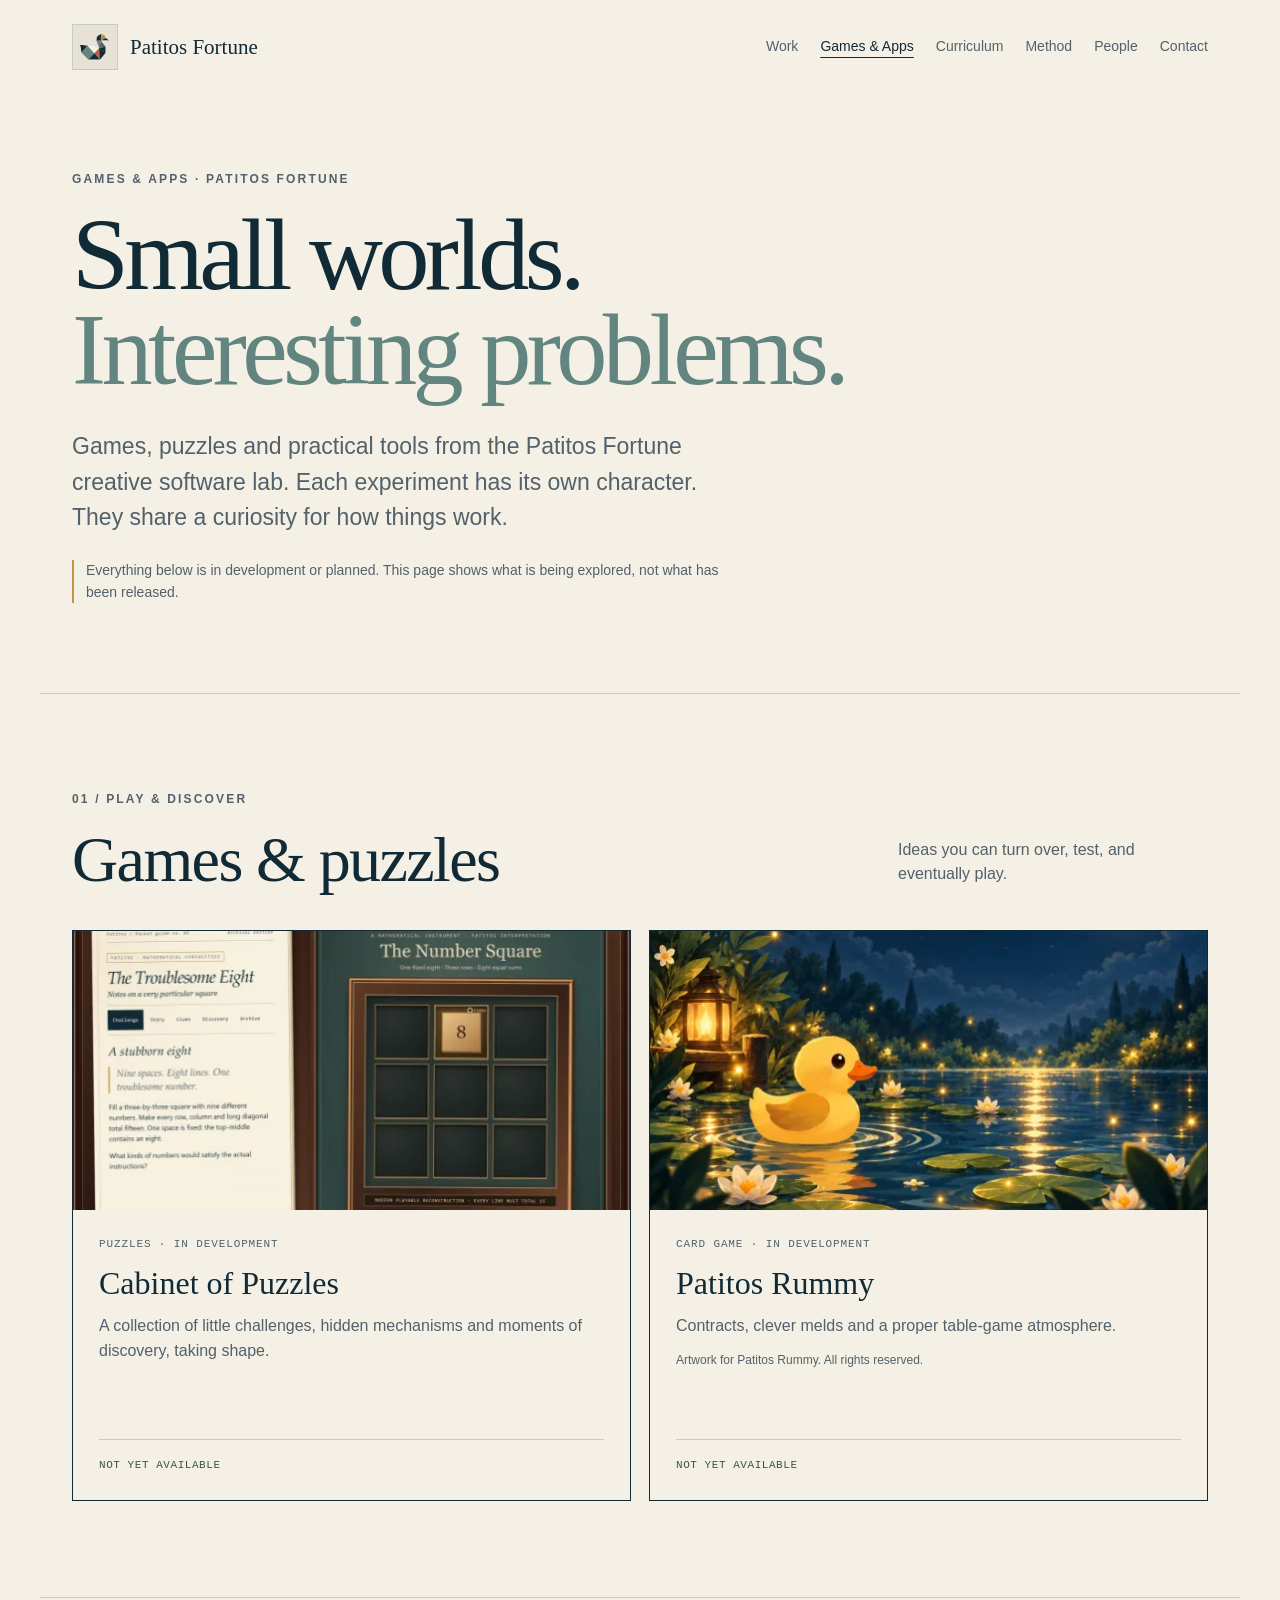
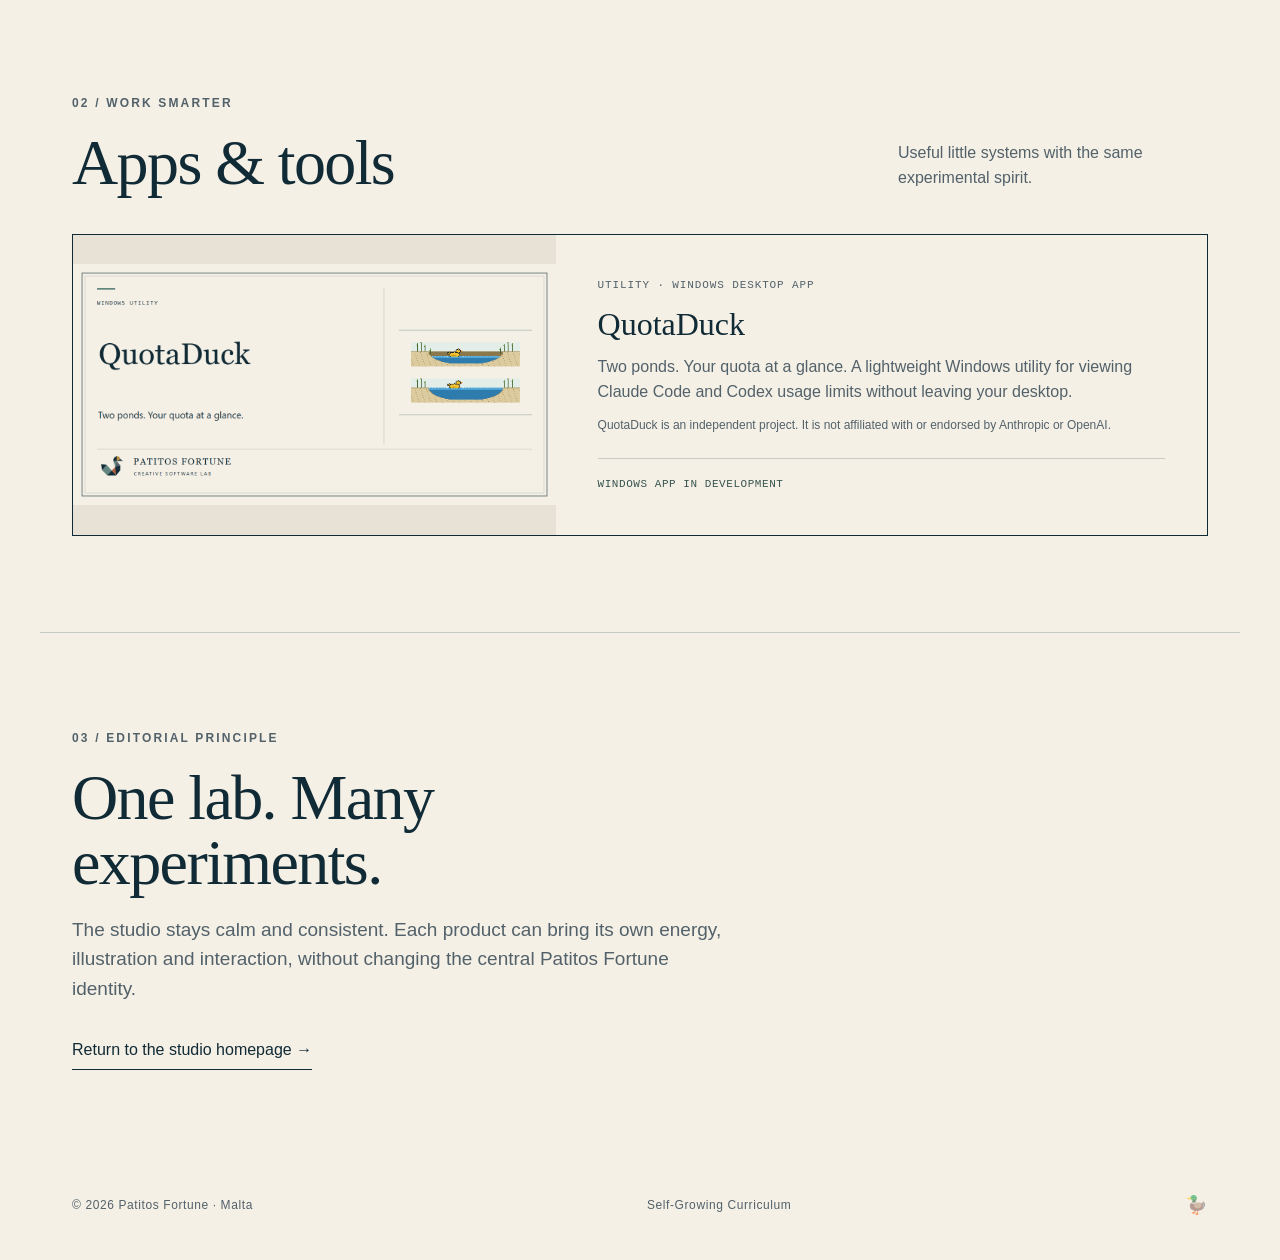
==== commit 4ee6d62d: "M3: describe Rummy and Cabinet as in development, retitle Selected Work Rummy no longer says 'Demo p" ====
--- a/games/index.html
+++ b/games/index.html
@@ -69,8 +69,8 @@
                     <div class="product-info">
                         <p class="meta">Puzzles · In development</p>
                         <h3>Cabinet of Puzzles</h3>
-                        <p>A growing collection of little challenges, hidden mechanisms and moments of discovery.</p>
-                        <span class="status">A home is being prepared</span>
+                        <p>A collection of little challenges, hidden mechanisms and moments of discovery, taking shape.</p>
+                        <span class="status">Not yet available</span>
                     </div>
                 </article>
 
@@ -83,11 +83,11 @@
                              alt="Illustration of a golden duck on a moonlit pond beside a glowing lantern and water lilies.">
                     </div>
                     <div class="product-info">
-                        <p class="meta">Card game · Demo planned</p>
+                        <p class="meta">Card game · In development</p>
                         <h3>Patitos Rummy</h3>
                         <p>Contracts, clever melds and a proper table-game atmosphere.</p>
                         <p class="art-credit">Artwork for Patitos Rummy. All rights reserved.</p>
-                        <span class="status">Preview not yet available</span>
+                        <span class="status">Not yet available</span>
                     </div>
                 </article>
             </div>
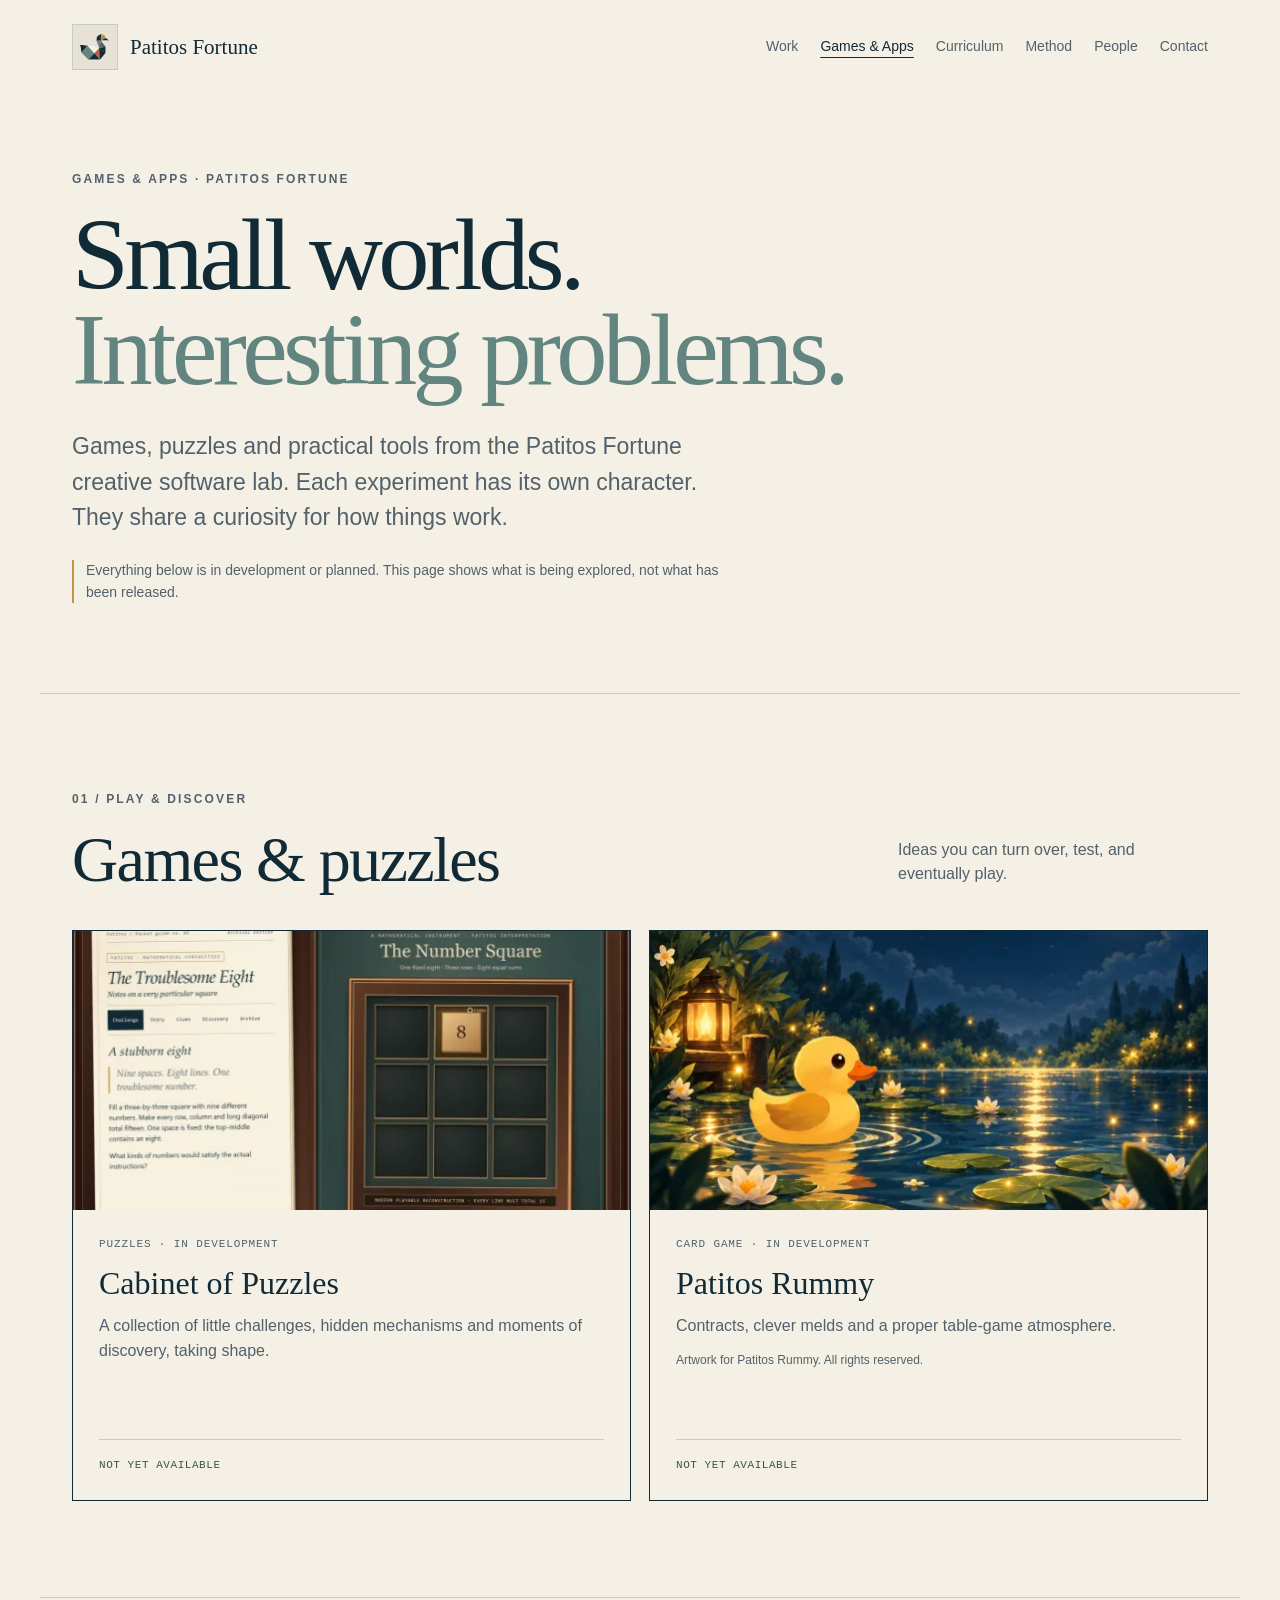
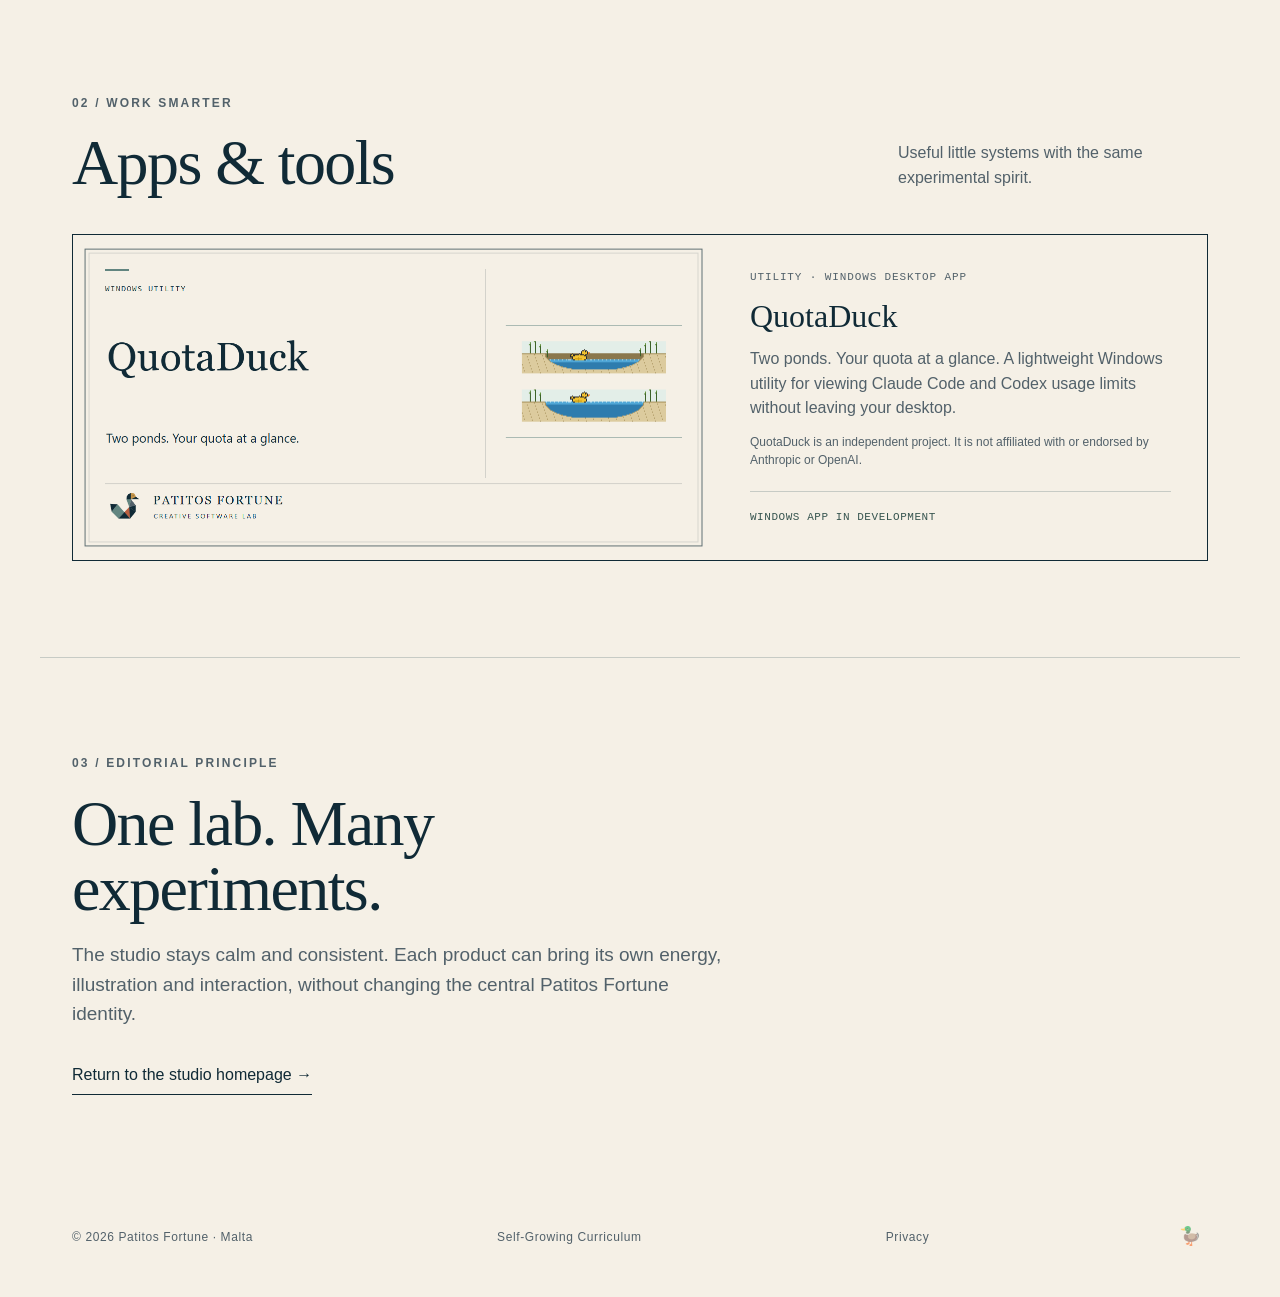
==== commit 1d39abb8: "M4b: link Privacy from the footers of /, /games/ and /hatch/ Adds a Privacy link to each footer. The" ====
--- a/games/index.html
+++ b/games/index.html
@@ -4,6 +4,12 @@
     <meta charset="UTF-8">
     <meta name="viewport" content="width=device-width, initial-scale=1.0">
     <meta name="description" content="Games, puzzles and practical tools from the Patitos Fortune creative software lab.">
+    <link rel="canonical" href="https://patitosfortune.com/games/">
+    <meta property="og:type" content="website">
+    <meta property="og:site_name" content="Patitos Fortune">
+    <meta property="og:title" content="Games &amp; Apps — Patitos Fortune">
+    <meta property="og:description" content="Games, puzzles and practical tools from the Patitos Fortune creative software lab.">
+    <meta property="og:url" content="https://patitosfortune.com/games/">
     <meta name="theme-color" content="#F5F0E6">
 
     <title>Games &amp; Apps — Patitos Fortune</title>
@@ -134,6 +140,7 @@
     <footer>
         <span>© 2026 Patitos Fortune · Malta</span>
         <a href="../#curriculum">Self-Growing Curriculum</a>
+        <a href="../privacy/">Privacy</a>
         <a class="hatch-link" href="../hatch/" aria-label="Visit the original Patitos Fortune launch page" title="The original hatchling">🦆</a>
     </footer>
 
--- a/style.css
+++ b/style.css
@@ -89,6 +89,7 @@
 }
 
 nav a {
+    padding: 5px 0;
     text-decoration: none;
     color: var(--slate);
     font-size: 14px;
@@ -341,6 +342,11 @@
     opacity: 0.55;
 }
 
+/* The ring would cross the Curriculum notes text, so it is hidden on that section. */
+.curriculum-section::after {
+    display: none;
+}
+
 .method-layout {
     display: grid;
     grid-template-columns: 1.1fr 0.9fr;
@@ -369,7 +375,7 @@
 
 .method-notes span {
     font-family: Consolas, "Liberation Mono", monospace;
-    color: var(--ochre);
+    color: var(--slate);
     font-size: 12px;
 }
 
@@ -433,6 +439,10 @@
     text-underline-offset: 6px;
 }
 
+footer a {
+    padding: 6px 0;
+}
+
 footer {
     max-width: 1200px;
     margin: 0 auto;
@@ -447,6 +457,7 @@
 }
 
 .hatch-link {
+    padding: 6px;
     text-decoration: none;
     font-size: 18px;
     opacity: 0.55;
@@ -461,12 +472,12 @@
 
 @media (max-width: 820px) {
     .site-header {
-        align-items: flex-start;
+        align-items: center;
         padding: 20px;
     }
 
     nav {
-        gap: 12px 16px;
+        gap: 0 16px;
     }
 
     .hero {
@@ -519,6 +530,7 @@
 @media (max-width: 560px) {
     .site-header {
         flex-direction: column;
+        align-items: flex-start;
     }
 
     nav {
--- a/games/catalogue.css
+++ b/games/catalogue.css
@@ -121,15 +121,14 @@
 
 .tool-card {
     display: grid;
-    grid-template-columns: 1fr 1.35fr;
+    grid-template-columns: 1.3fr 1fr;
 }
 
 .tool-art {
-    min-height: 300px;
-    display: flex;
+    display: flex;
+    align-self: center;
     align-items: center;
     justify-content: center;
-    background: var(--paper-deep);
 }
 
 .tool-art img {
@@ -139,7 +138,7 @@
 }
 
 .tool-content {
-    padding: 42px;
+    padding: 34px 36px;
     display: flex;
     flex-direction: column;
 }
@@ -170,6 +169,12 @@
     text-decoration: underline;
 }
 
+@media (max-width: 1000px) {
+    .tool-card {
+        grid-template-columns: 1fr;
+    }
+}
+
 @media (max-width: 820px) {
     .catalogue-intro {
         padding: 58px 20px 64px;
@@ -191,14 +196,6 @@
         min-height: 245px;
     }
 
-    .tool-card {
-        grid-template-columns: 1fr;
-    }
-
-    .tool-art {
-        min-height: 0;
-    }
-
     .tool-content {
         padding: 26px;
     }
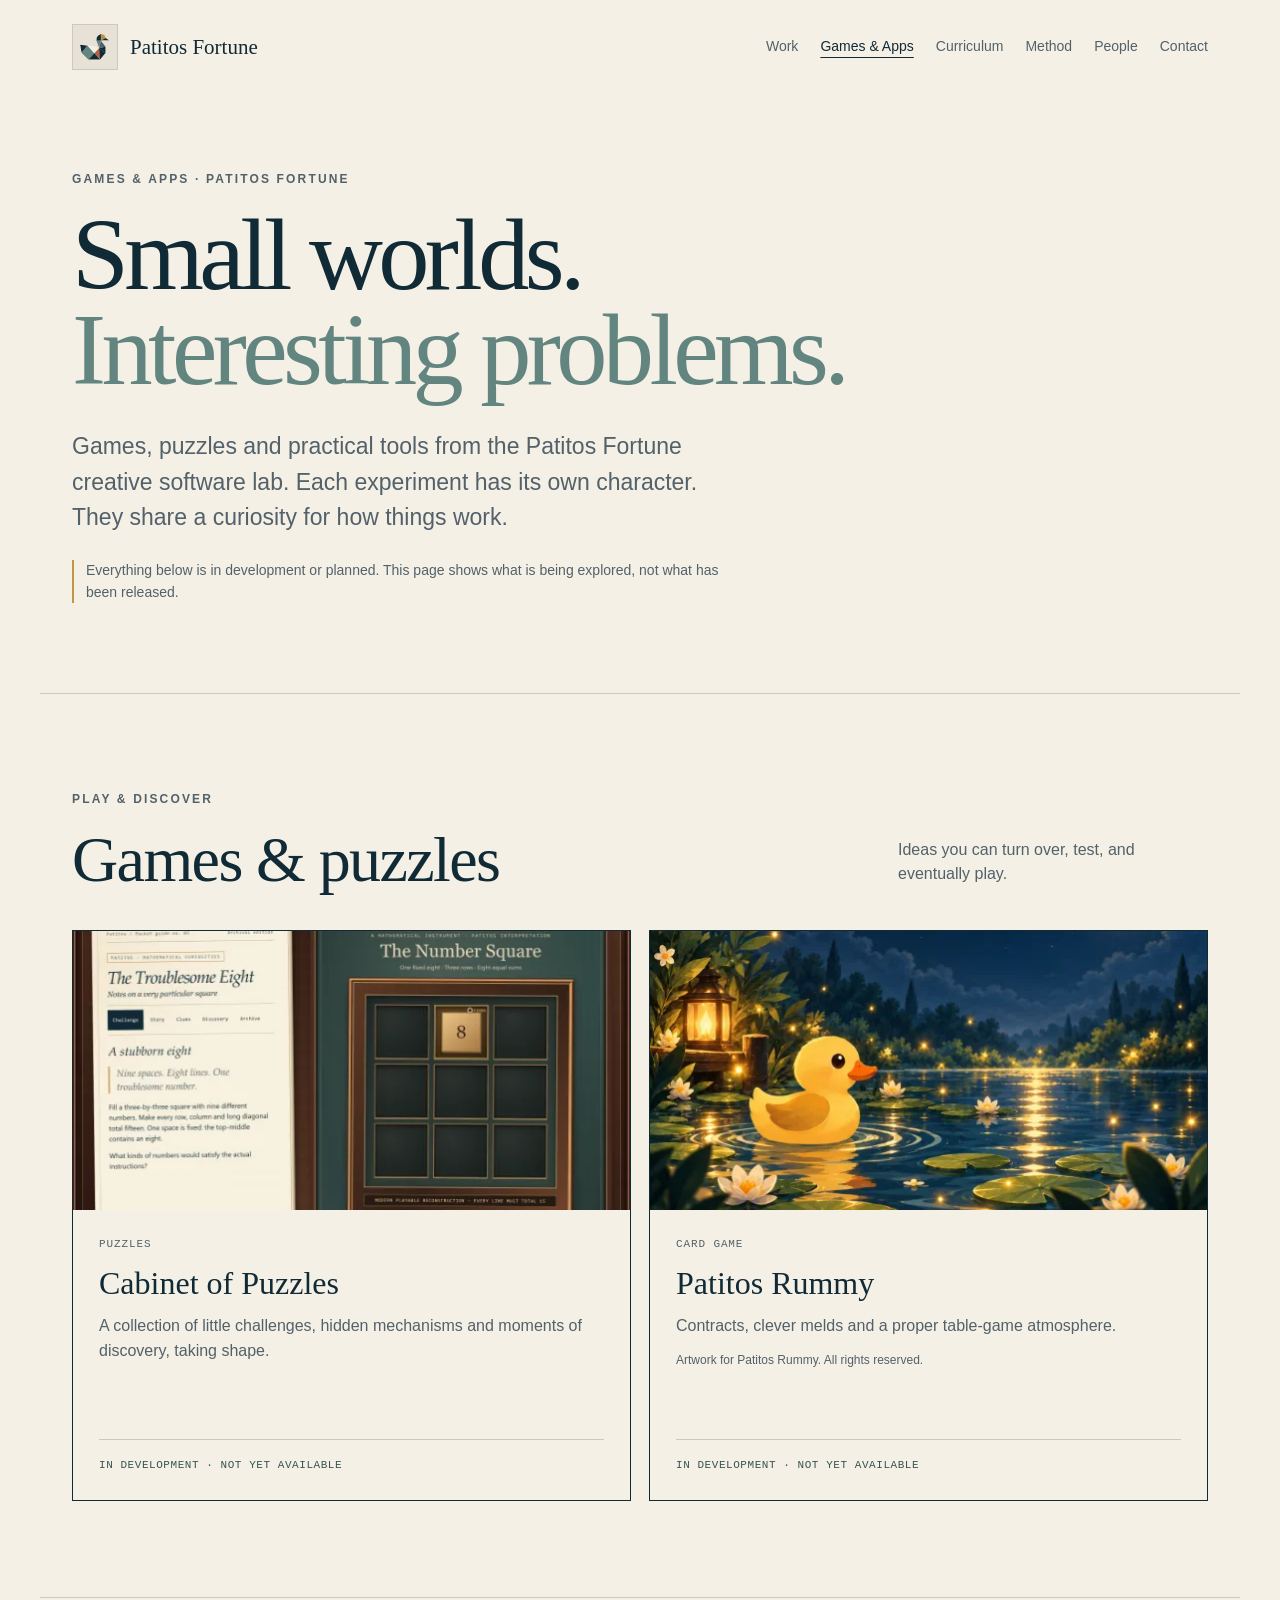
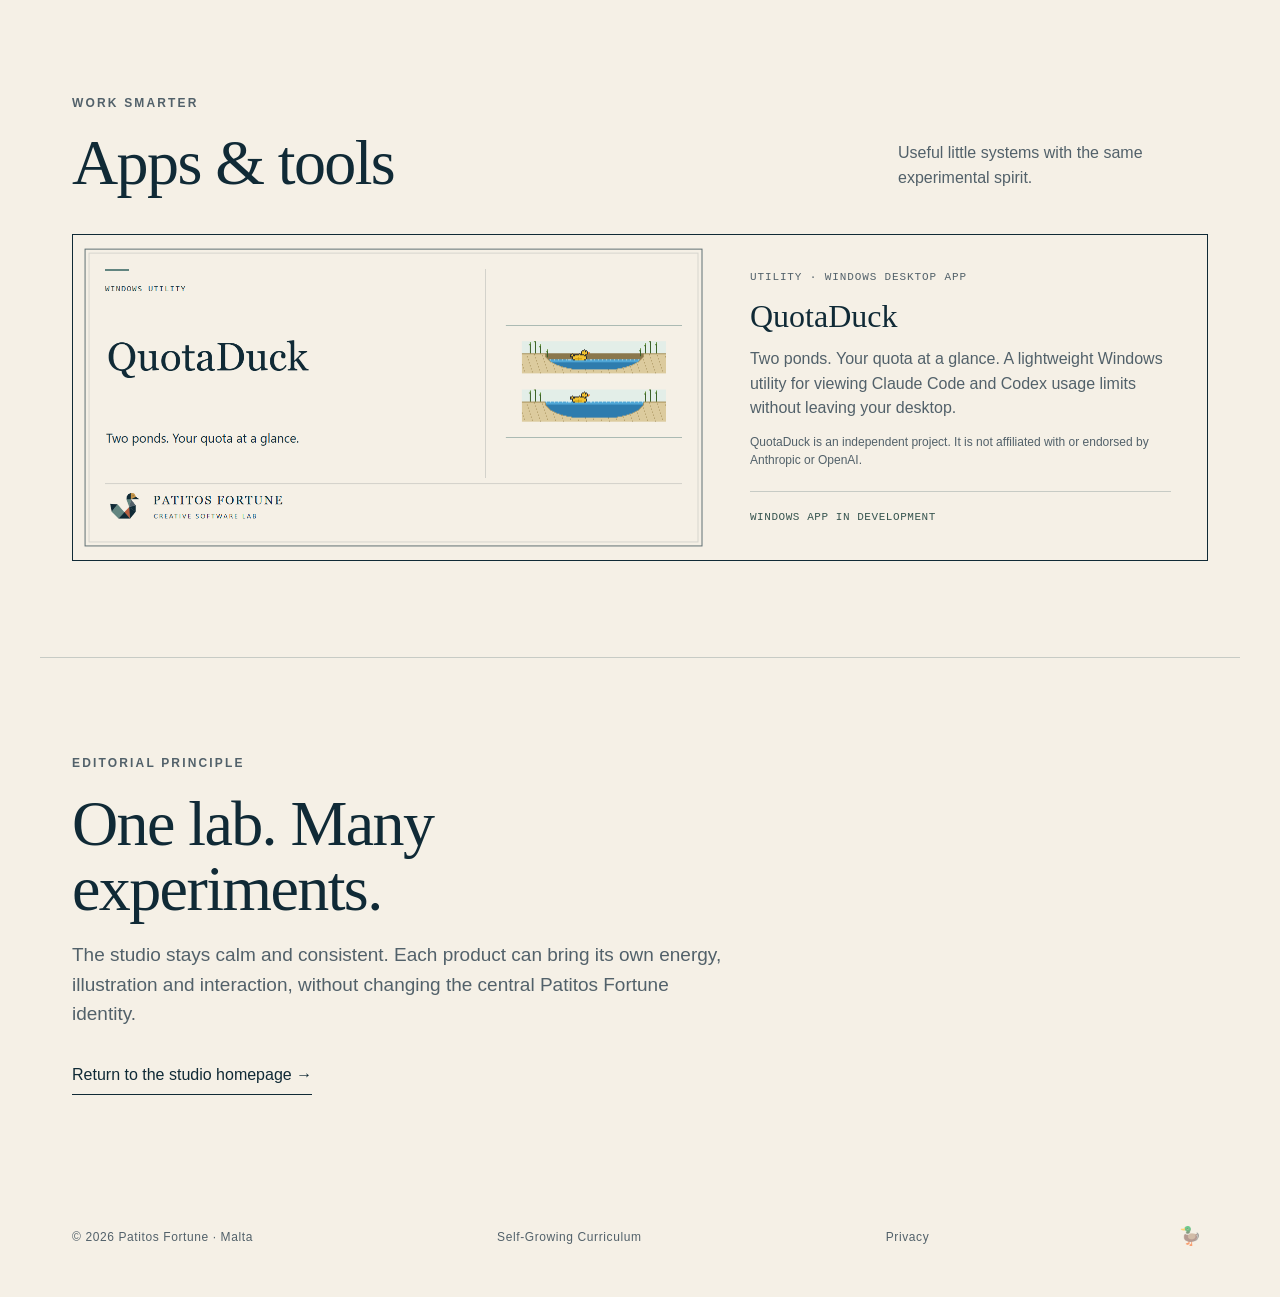
==== commit 600801cf: "PS-WEB-001 pass 1: compact the privacy page and simplify card labels Privacy page (CSS only, privacy" ====
--- a/games/index.html
+++ b/games/index.html
@@ -57,7 +57,7 @@
         <section class="section catalogue" id="games" aria-labelledby="games-heading">
             <div class="section-title">
                 <div>
-                    <p class="eyebrow">01 / Play &amp; discover</p>
+                    <p class="eyebrow">Play &amp; discover</p>
                     <h2 id="games-heading">Games &amp; puzzles</h2>
                 </div>
                 <p>Ideas you can turn over, test, and eventually play.</p>
@@ -73,10 +73,10 @@
                              alt="Concept illustration of an antique-style puzzle booklet beside a three-by-three number board.">
                     </div>
                     <div class="product-info">
-                        <p class="meta">Puzzles · In development</p>
+                        <p class="meta">Puzzles</p>
                         <h3>Cabinet of Puzzles</h3>
                         <p>A collection of little challenges, hidden mechanisms and moments of discovery, taking shape.</p>
-                        <span class="status">Not yet available</span>
+                        <span class="status">In development · Not yet available</span>
                     </div>
                 </article>
 
@@ -89,11 +89,11 @@
                              alt="Illustration of a golden duck on a moonlit pond beside a glowing lantern and water lilies.">
                     </div>
                     <div class="product-info">
-                        <p class="meta">Card game · In development</p>
+                        <p class="meta">Card game</p>
                         <h3>Patitos Rummy</h3>
                         <p>Contracts, clever melds and a proper table-game atmosphere.</p>
                         <p class="art-credit">Artwork for Patitos Rummy. All rights reserved.</p>
-                        <span class="status">Not yet available</span>
+                        <span class="status">In development · Not yet available</span>
                     </div>
                 </article>
             </div>
@@ -102,7 +102,7 @@
         <section class="section catalogue" id="tools" aria-labelledby="tools-heading">
             <div class="section-title">
                 <div>
-                    <p class="eyebrow">02 / Work smarter</p>
+                    <p class="eyebrow">Work smarter</p>
                     <h2 id="tools-heading">Apps &amp; tools</h2>
                 </div>
                 <p>Useful little systems with the same experimental spirit.</p>
@@ -127,7 +127,7 @@
         </section>
 
         <section class="section catalogue-notes">
-            <p class="eyebrow">03 / Editorial principle</p>
+            <p class="eyebrow">Editorial principle</p>
             <h2>One lab. Many experiments.</h2>
             <p>
                 The studio stays calm and consistent. Each product can bring its own energy,
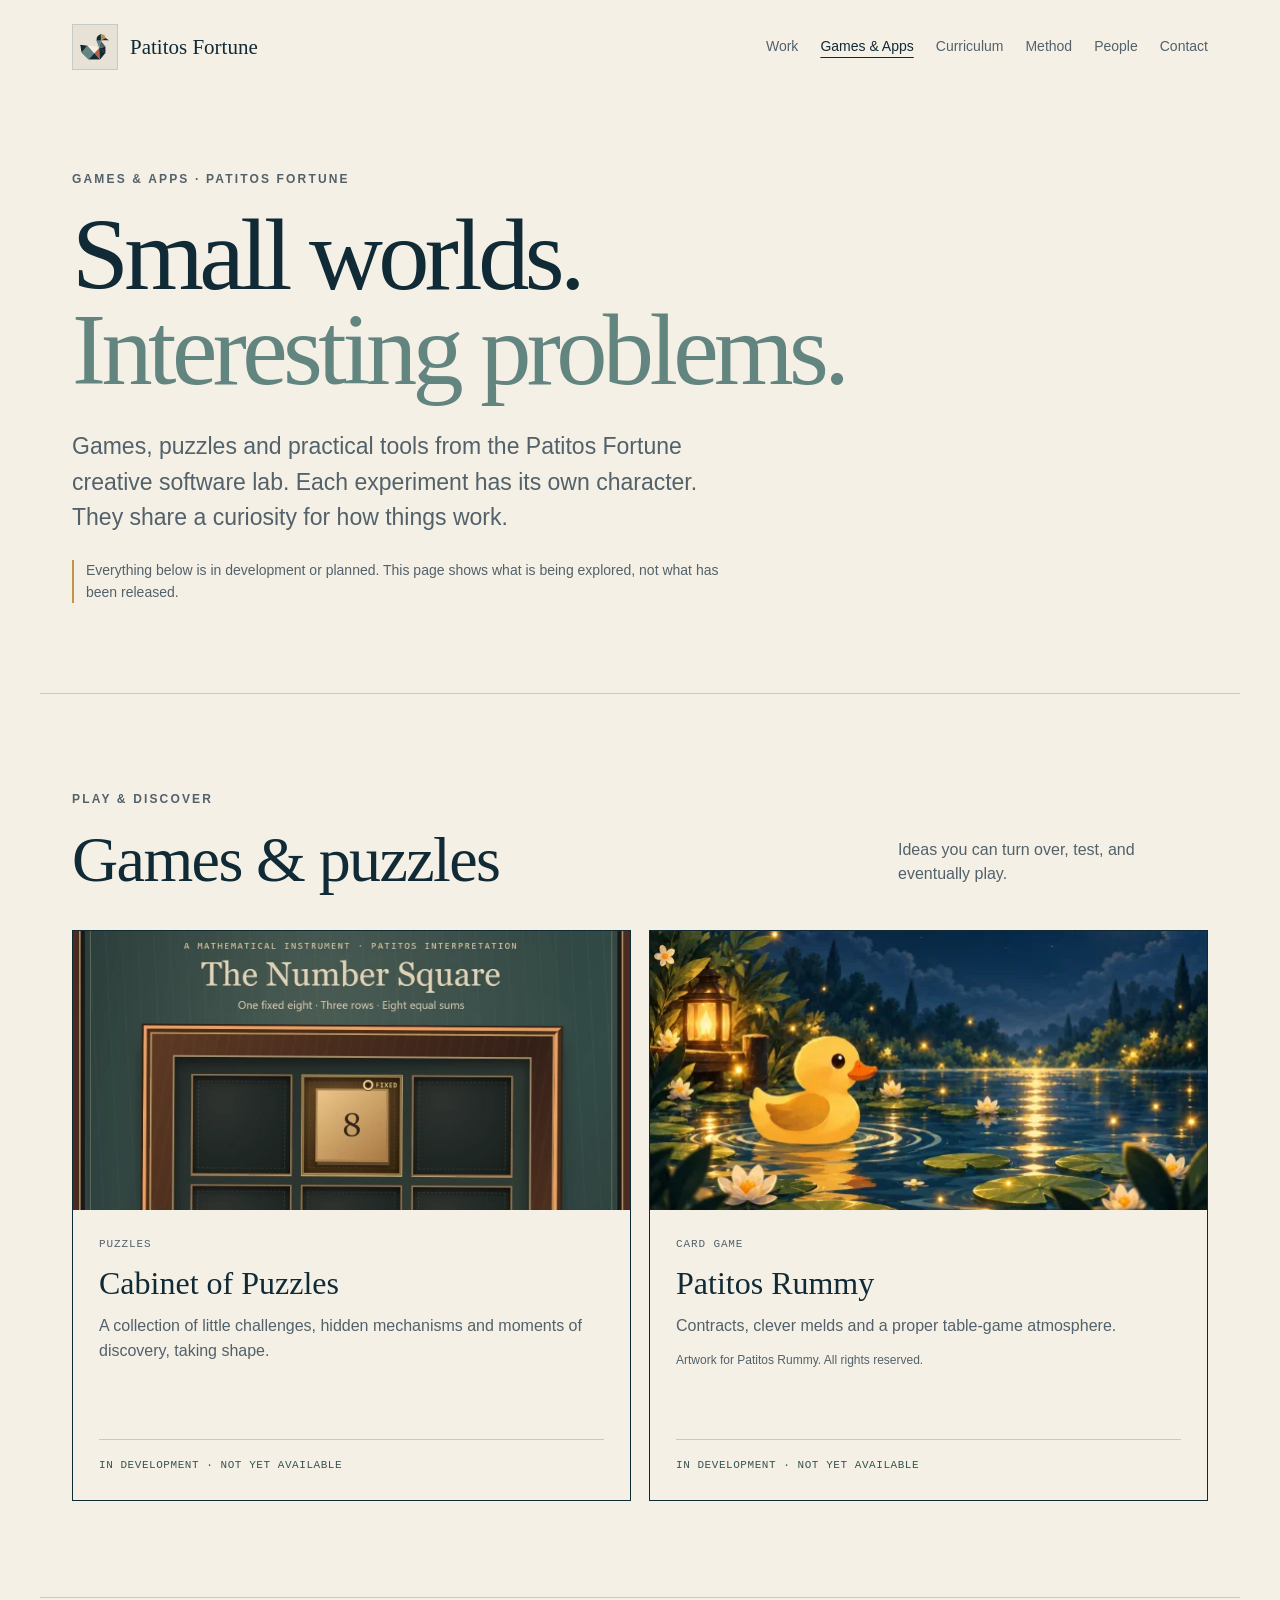
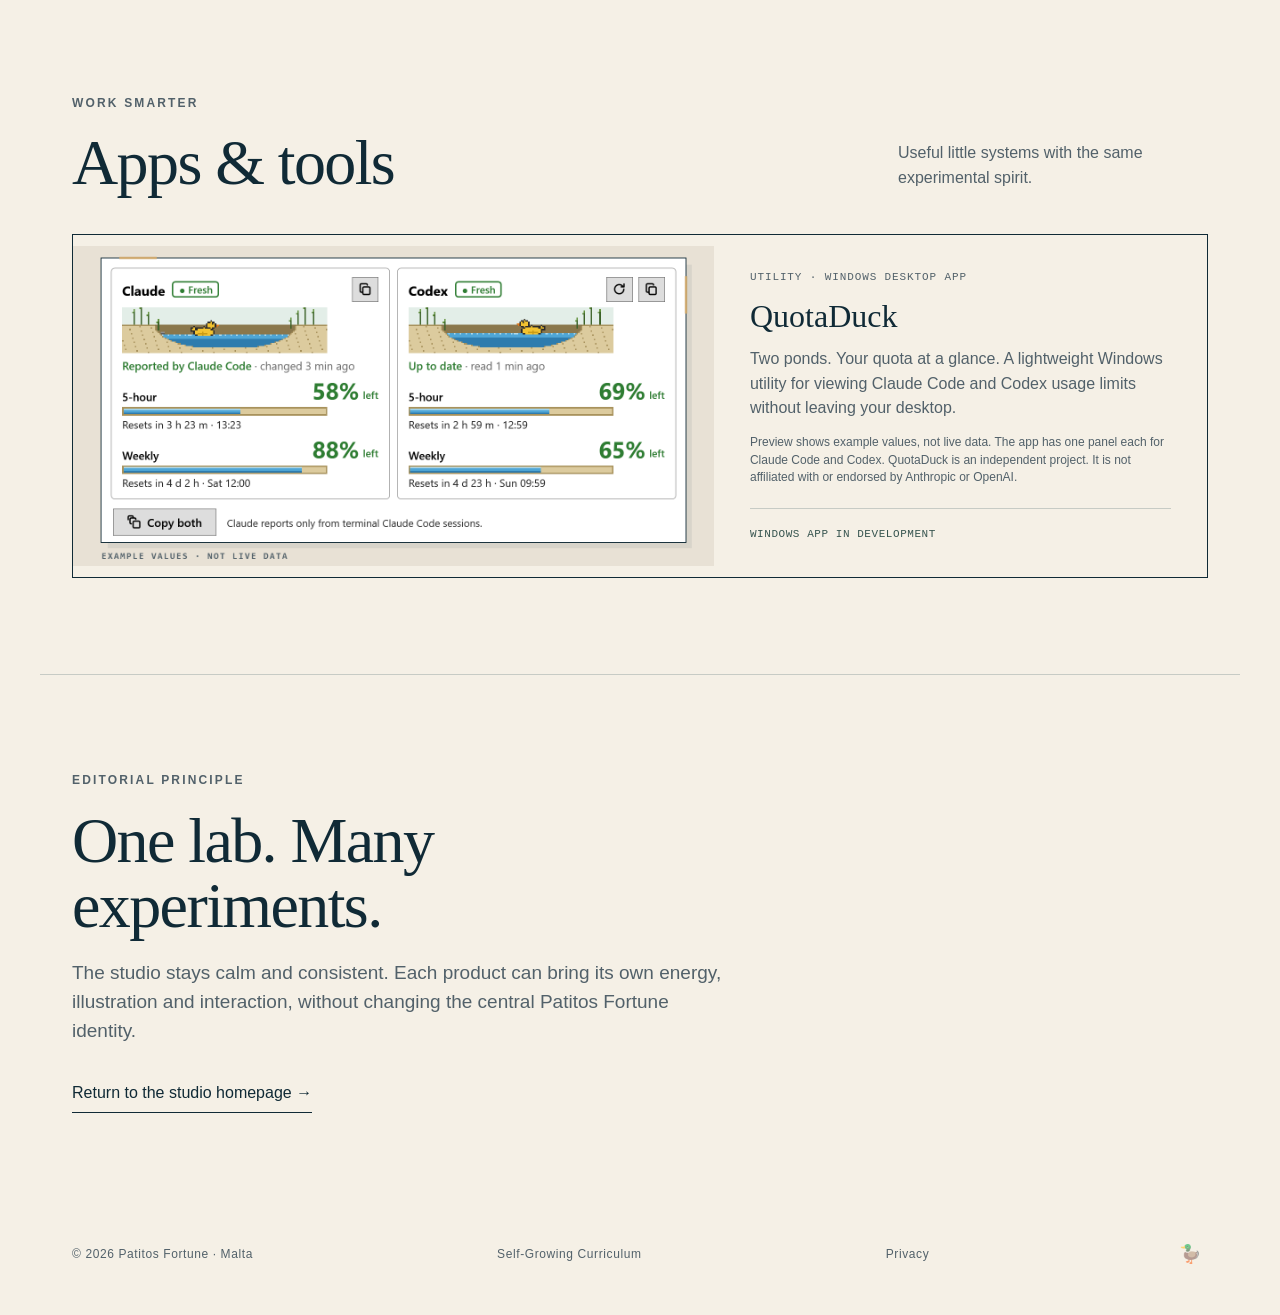
==== commit 151572a2: "PS-WEB-001 pass 2: clearer Cabinet and QuotaDuck card images Cabinet of Puzzles: - use a closer crop" ====
--- a/games/index.html
+++ b/games/index.html
@@ -66,11 +66,11 @@
             <div class="catalogue-grid">
                 <article class="product">
                     <div class="art">
-                        <img src="../assets/projects/cabinet-of-puzzles/cabinet-booklet-board-560x280.webp"
-                             srcset="../assets/projects/cabinet-of-puzzles/cabinet-booklet-board-560x280.webp 560w, ../assets/projects/cabinet-of-puzzles/cabinet-booklet-board-1120x560.webp 1120w"
+                        <img src="../assets/projects/cabinet-of-puzzles/cabinet-number-square-660x330.webp"
+                             srcset="../assets/projects/cabinet-of-puzzles/cabinet-number-square-660x330.webp 660w, ../assets/projects/cabinet-of-puzzles/cabinet-number-square-1320x660.webp 1320w"
                              sizes="(max-width: 600px) 100vw, (max-width: 1200px) 50vw, 560px"
-                             width="1120" height="560" loading="lazy" decoding="async"
-                             alt="Concept illustration of an antique-style puzzle booklet beside a three-by-three number board.">
+                             width="1320" height="660" loading="lazy" decoding="async"
+                             alt="Concept illustration of an antique-style puzzle board titled The Number Square, with a fixed number eight tile in its top row.">
                     </div>
                     <div class="product-info">
                         <p class="meta">Puzzles</p>
@@ -110,8 +110,16 @@
 
             <article class="tool-card">
                 <div class="tool-art">
-                    <img src="../assets/projects/quotaduck/quotaduck-social.png"
-                         width="1280" height="640" loading="lazy" decoding="async" alt="">
+                    <picture>
+                        <source media="(max-width: 600px)"
+                                srcset="../assets/projects/quotaduck/quotaduck-flyout-panel-700x583.png"
+                                width="700" height="583">
+                        <img src="../assets/projects/quotaduck/quotaduck-flyout-framed-720x360.png"
+                             srcset="../assets/projects/quotaduck/quotaduck-flyout-framed-720x360.png 720w, ../assets/projects/quotaduck/quotaduck-flyout-framed-1440x720.png 1440w"
+                             sizes="(max-width: 1000px) 100vw, 640px"
+                             width="1440" height="720" loading="lazy" decoding="async"
+                             alt="Preview of the QuotaDuck window with example values: a pond, remaining-usage percentages, bars and reset times for each provider.">
+                    </picture>
                 </div>
                 <div class="tool-content">
                     <p class="meta">Utility · Windows desktop app</p>
@@ -120,7 +128,7 @@
                         Two ponds. Your quota at a glance. A lightweight Windows utility for viewing
                         Claude Code and Codex usage limits without leaving your desktop.
                     </p>
-                    <p class="art-credit">QuotaDuck is an independent project. It is not affiliated with or endorsed by Anthropic or OpenAI.</p>
+                    <p class="art-credit">Preview shows example values, not live data. The app has one panel each for Claude Code and Codex. QuotaDuck is an independent project. It is not affiliated with or endorsed by Anthropic or OpenAI.</p>
                     <span class="status">Windows app in development</span>
                 </div>
             </article>
--- a/style.css
+++ b/style.css
@@ -599,6 +599,12 @@
     background: var(--paper-deep);
 }
 
+.feature-art picture {
+    display: block;
+    width: 100%;
+    height: 100%;
+}
+
 .feature-art img {
     display: block;
     width: 100%;
@@ -629,6 +635,12 @@
 .feature-body p {
     margin: 0 0 26px;
     color: var(--slate);
+}
+
+.feature-body p.feature-note {
+    margin: -14px 0 22px;
+    font-size: 12px;
+    line-height: 1.45;
 }
 
 .feature-action {
@@ -821,6 +833,11 @@
         grid-template-columns: 1fr;
     }
 
+    /* The phone image for this card is a single 700 x 583 panel. */
+    .feature-art-panel {
+        aspect-ratio: 700 / 583;
+    }
+
     .feature-footer .button {
         width: 100%;
     }
--- a/games/catalogue.css
+++ b/games/catalogue.css
@@ -131,6 +131,11 @@
     justify-content: center;
 }
 
+.tool-art picture {
+    display: block;
+    width: 100%;
+}
+
 .tool-art img {
     display: block;
     width: 100%;
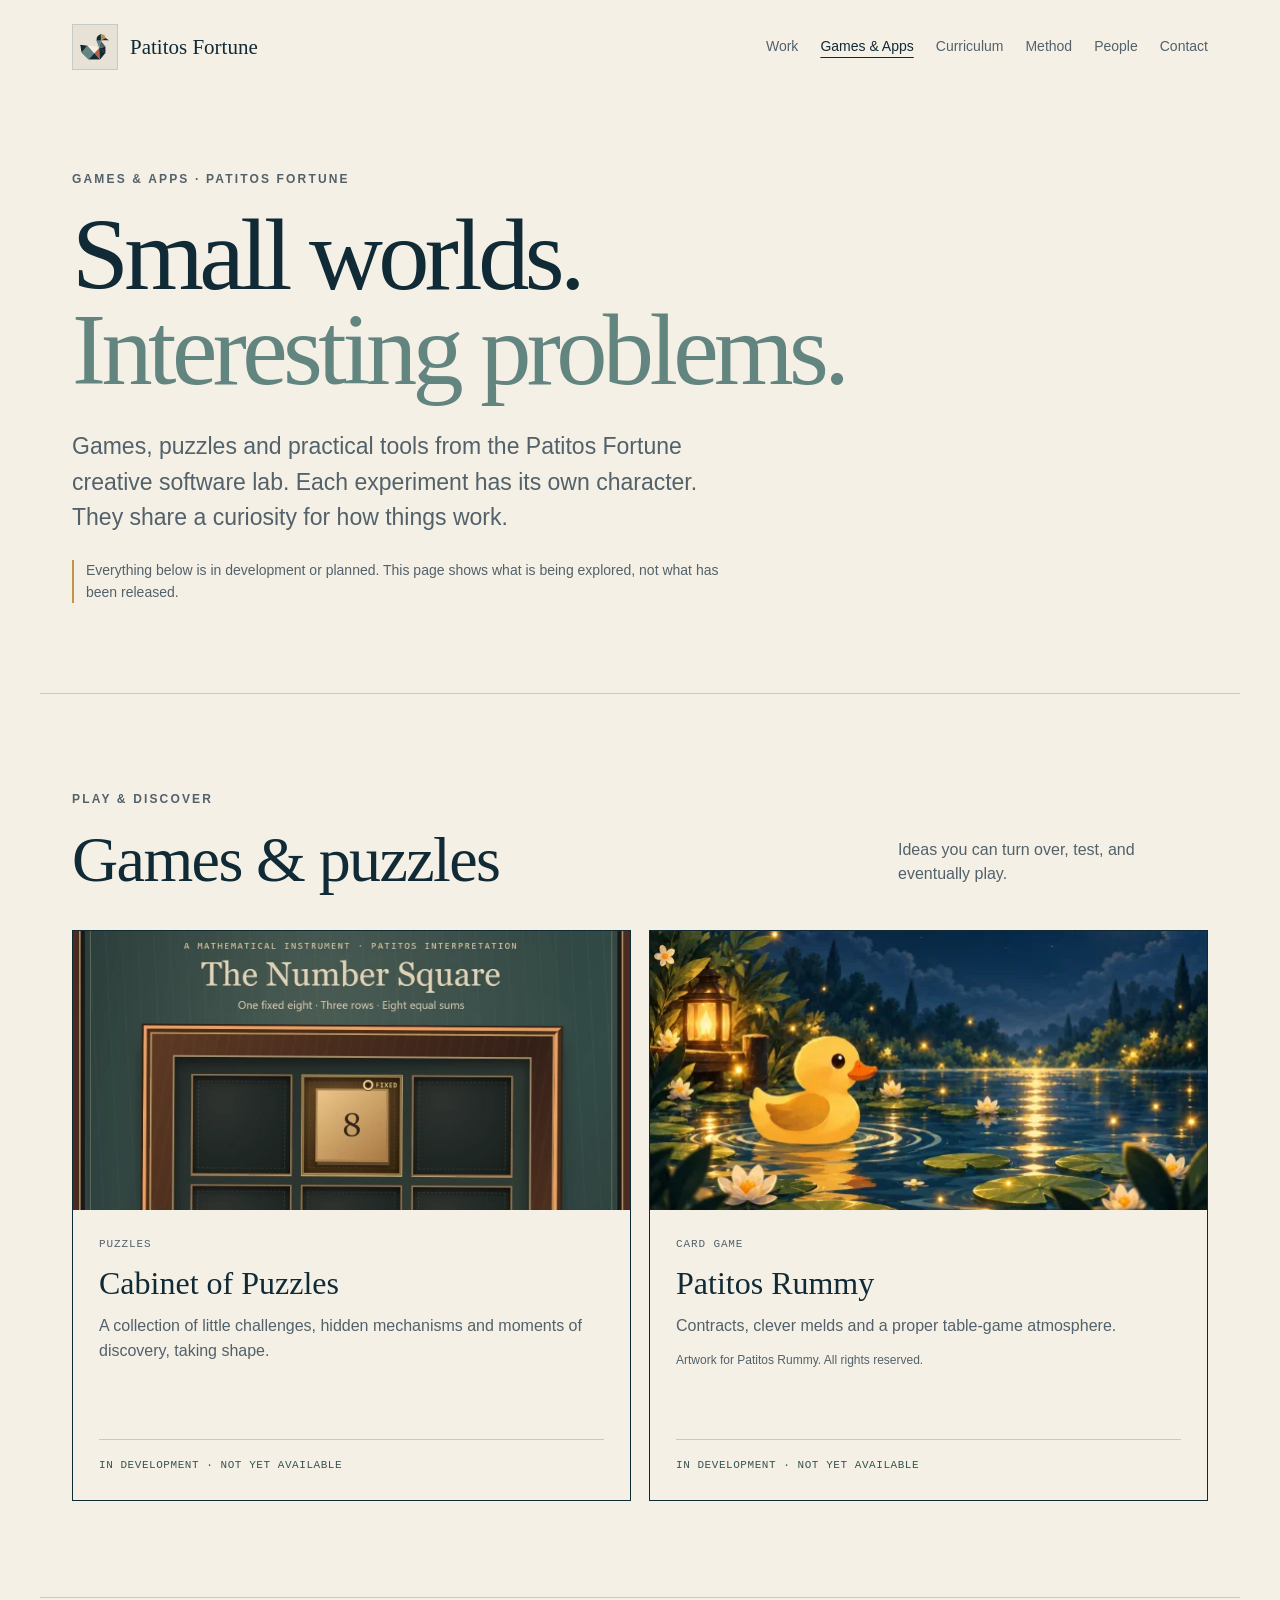
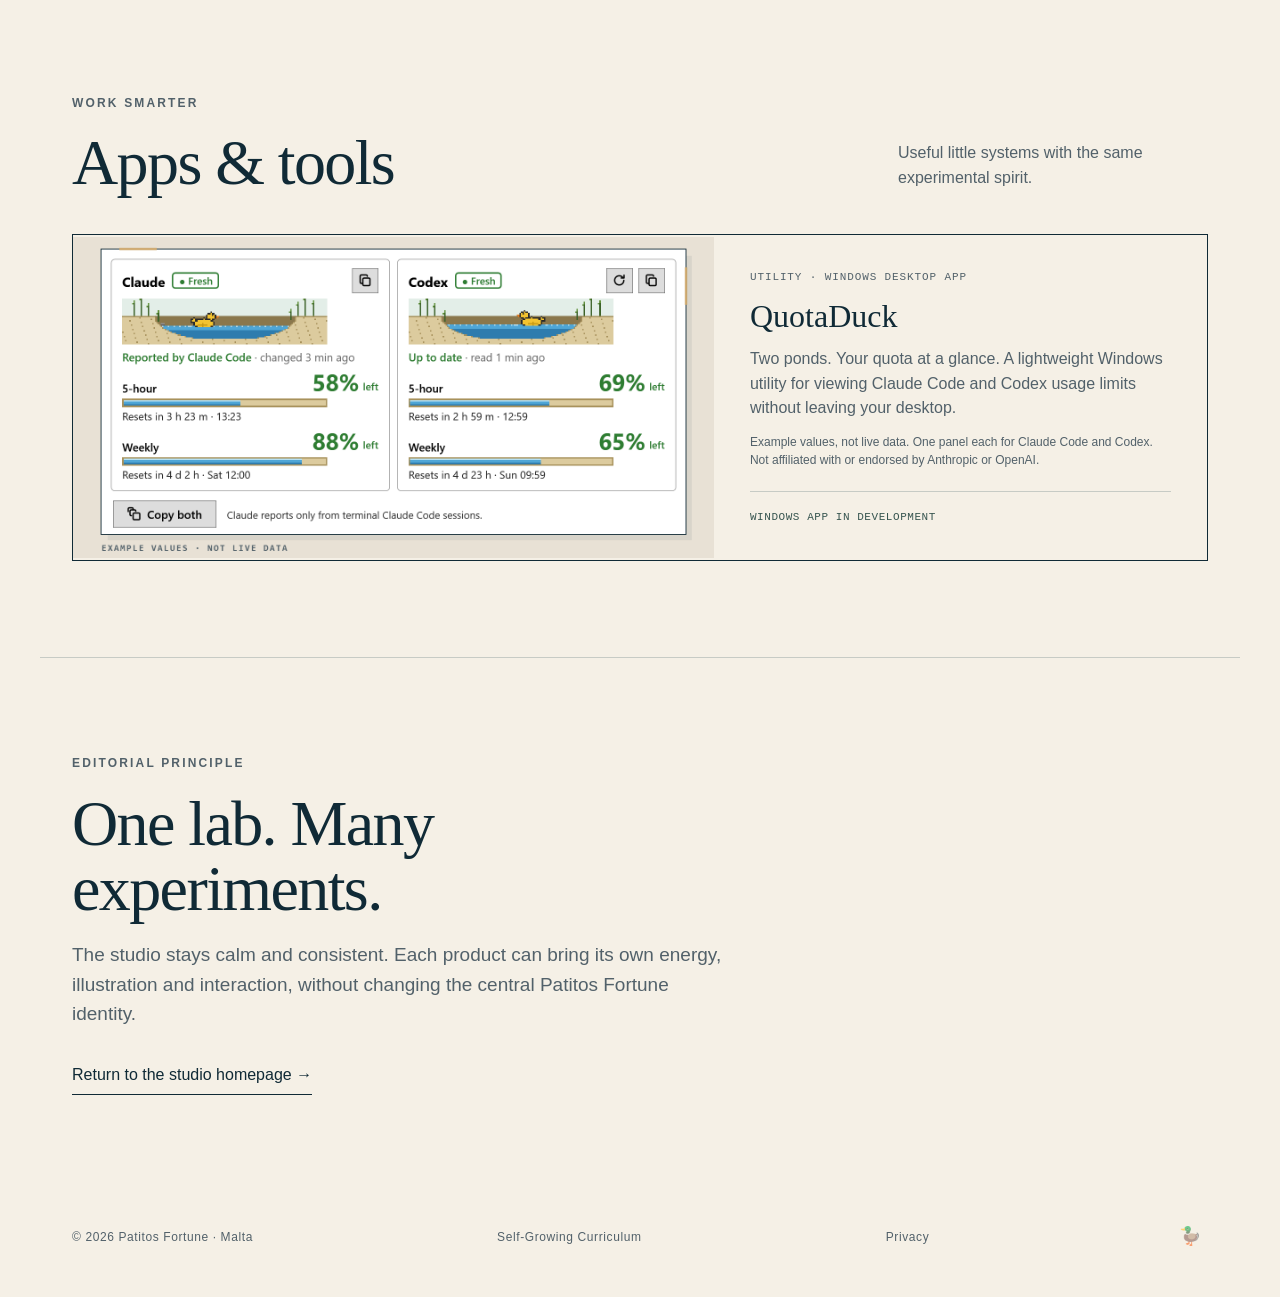
==== commit 79dbbfd9: "PS-WEB-001 pass 2: shorten the QuotaDuck note and mark the phone image - Both pages now use the same" ====
--- a/games/index.html
+++ b/games/index.html
@@ -128,7 +128,7 @@
                         Two ponds. Your quota at a glance. A lightweight Windows utility for viewing
                         Claude Code and Codex usage limits without leaving your desktop.
                     </p>
-                    <p class="art-credit">Preview shows example values, not live data. The app has one panel each for Claude Code and Codex. QuotaDuck is an independent project. It is not affiliated with or endorsed by Anthropic or OpenAI.</p>
+                    <p class="art-credit">Example values, not live data. One panel each for Claude Code and Codex. Not affiliated with or endorsed by Anthropic or OpenAI.</p>
                     <span class="status">Windows app in development</span>
                 </div>
             </article>
